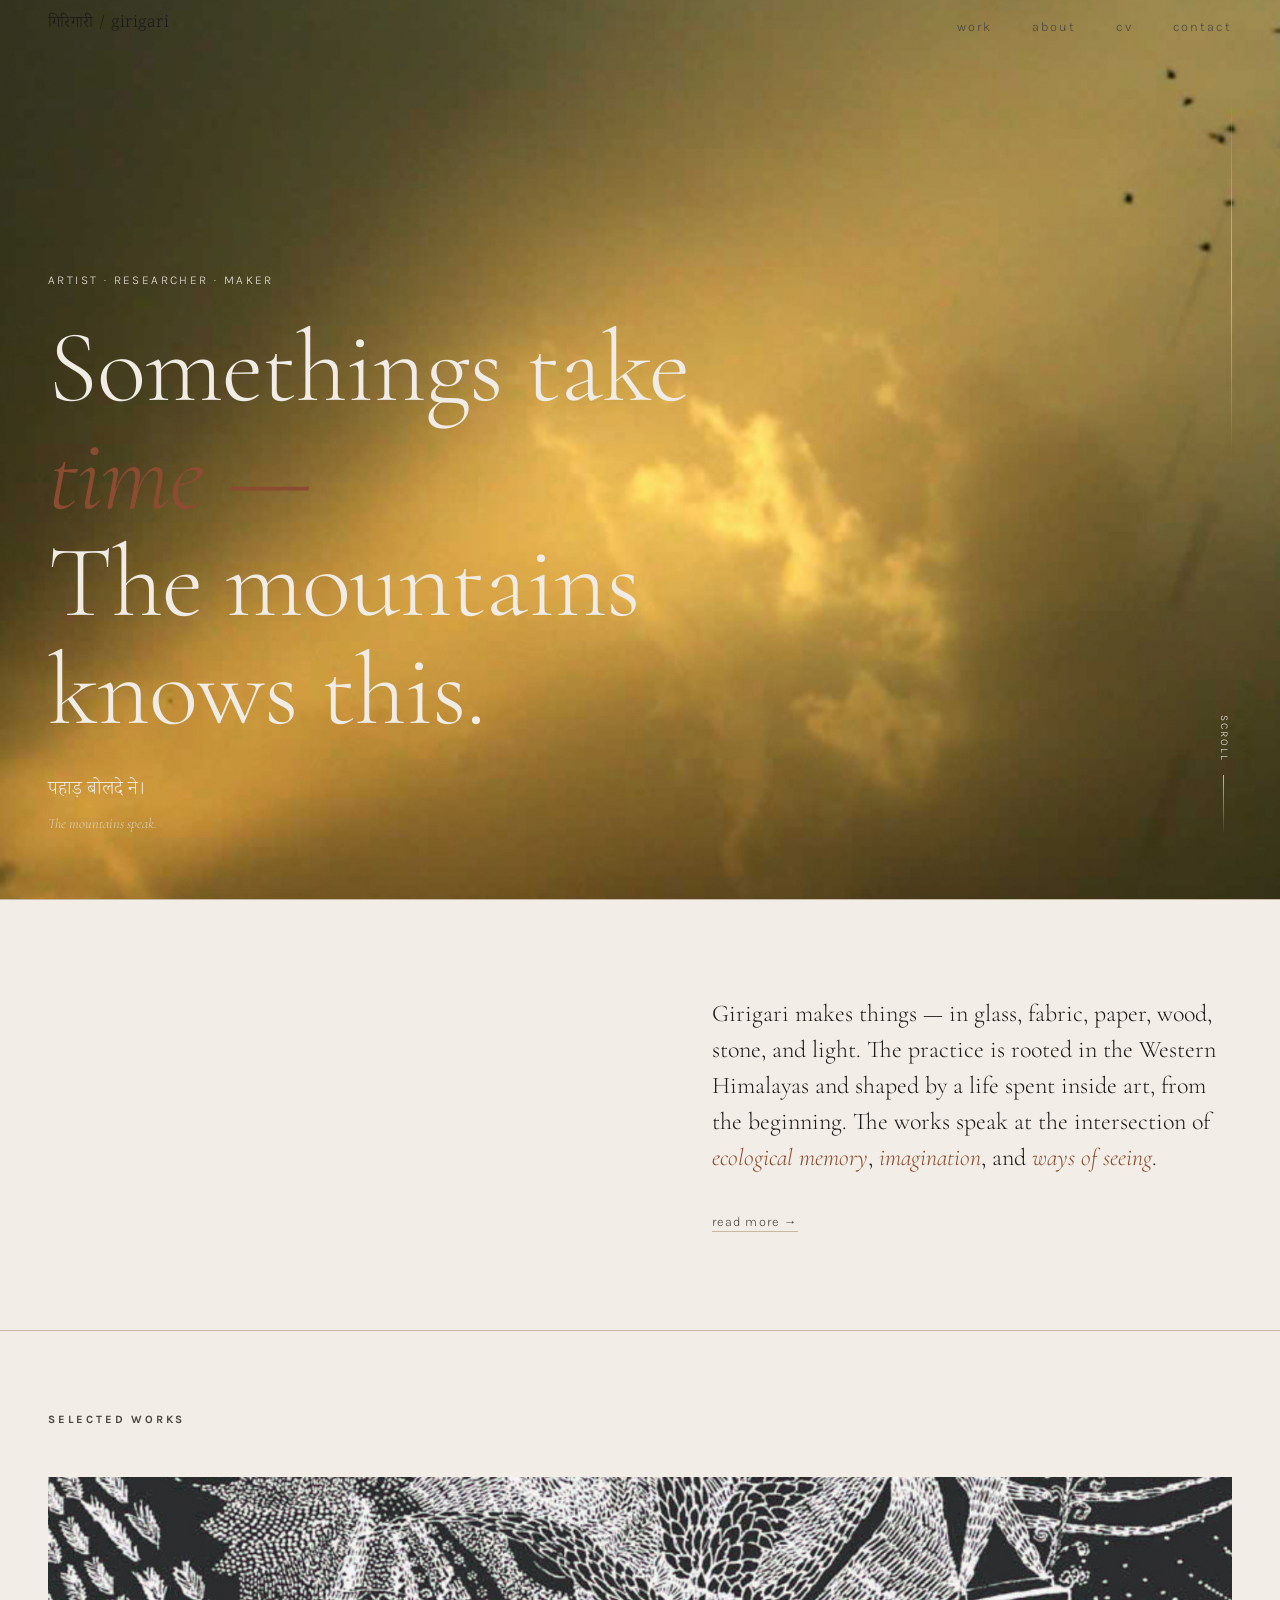
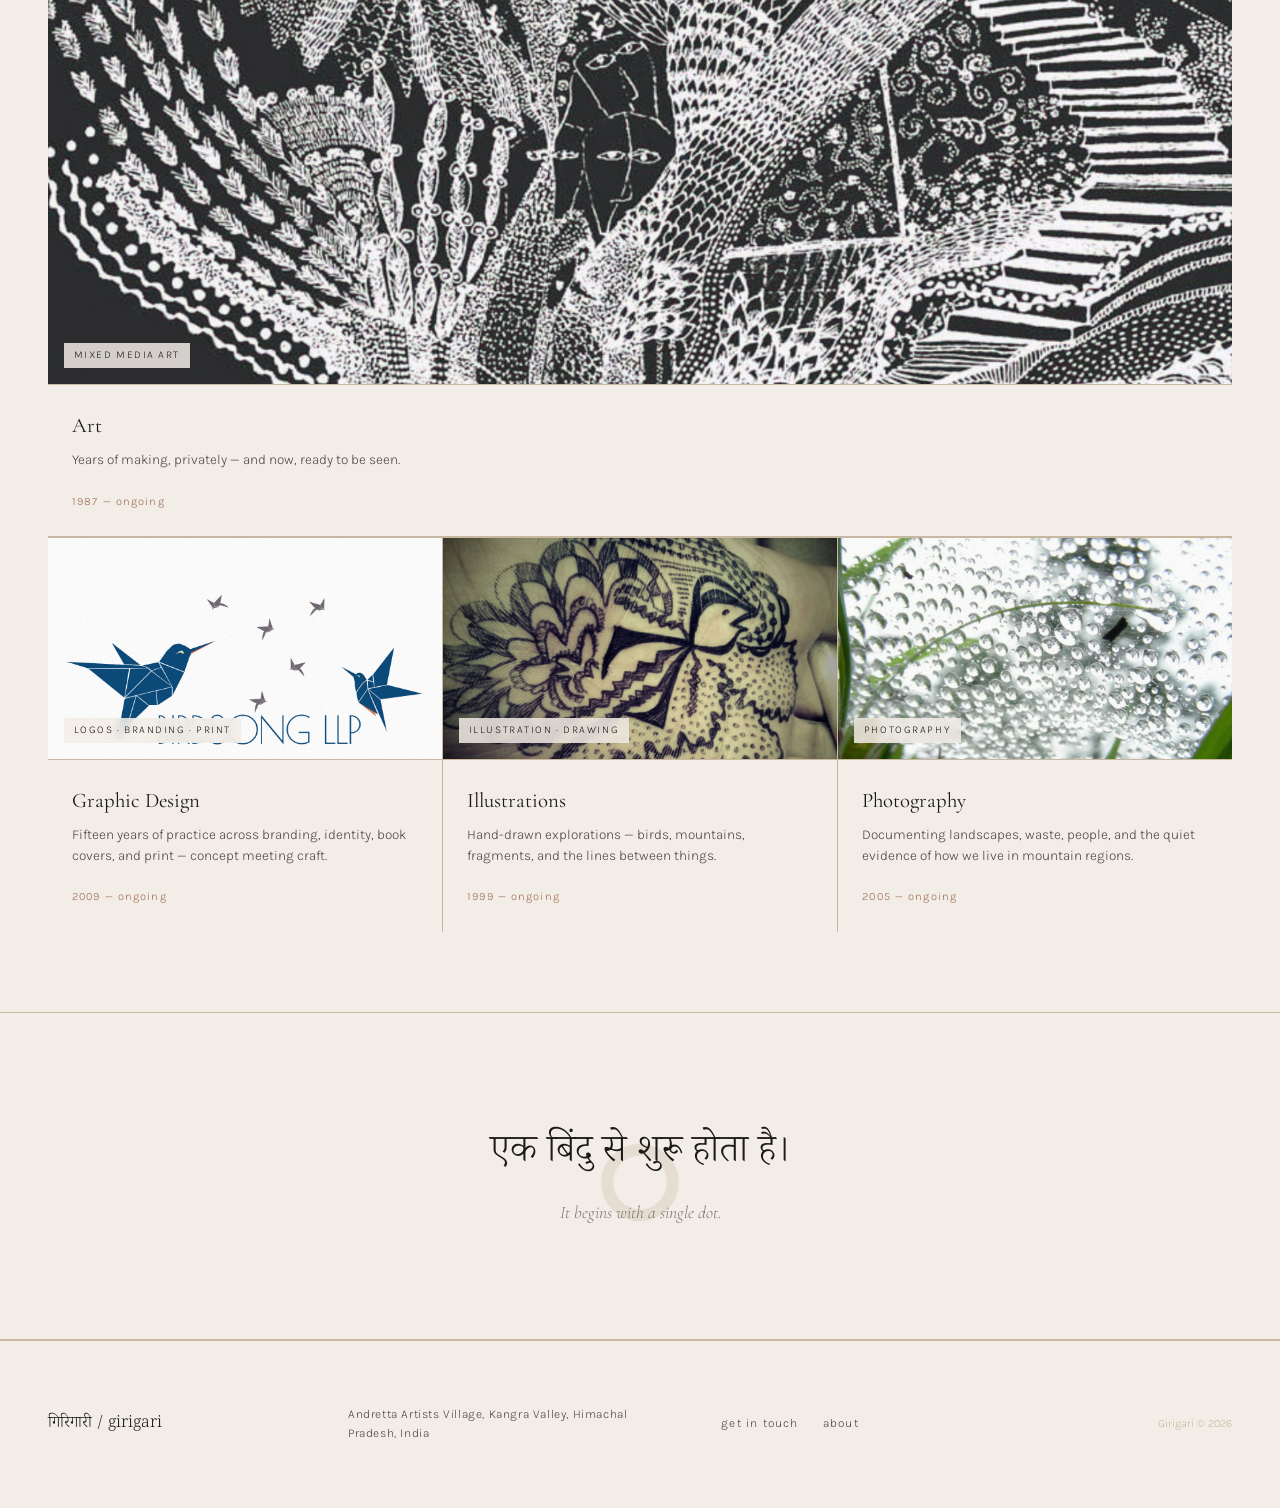
==== index.html @ 438b7197 "Update index.html" ====
<!DOCTYPE html>
<html lang="en">
<head>
  <meta charset="UTF-8" />
  <meta name="viewport" content="width=device-width, initial-scale=1.0" />
  <title>Girigari — Artist & Design Researcher</title>
  <link rel="stylesheet" href="style.css" />
  <link rel="preconnect" href="https://fonts.googleapis.com">
  <link href="https://fonts.googleapis.com/css2?family=Cormorant+Garamond:ital,wght@0,300;0,400;1,300;1,400&family=Karla:wght@300;400&family=Noto+Serif+Devanagari:wght@300;400&display=swap" rel="stylesheet">
</head>
<body>

  <!-- Grain overlay -->
  <div class="grain"></div>

  <!-- Navigation -->
  <nav>
<a href="index.html" class="nav-logo">गिरिगारी / girigari</a> 
    <ul class="nav-links">
      <li><a href="work.html">work</a></li>
      <li><a href="about.html">about</a></li>
      <li><a href="cv.html">cv</a></li>
      <li><a href="contact.html">contact</a></li>
    </ul>
  </nav>

  <!-- Hero -->
  <section class="hero">
    <div class="hero-text">
      <p class="hero-kicker">artist · researcher · maker</p>
           <h1 class="hero-title">
      Somethings take <em>time — </em><br/>
      The mountains knows this.<br/>
    </h1>
      <p class="hero-pahari">
        <span class="pahari">पहाड़ बोलदे ने।</span>
        <span class="pahari-trans">The mountains speak.</span>
      </p>
    </div>
    <div class="hero-scroll">
      <span>scroll</span>
      <div class="scroll-line"></div>
    </div>
  </section>

  <!-- Intro -->
  <section class="intro">
    <div class="intro-inner">
  <p class="intro-body">
    Girigari makes things — in glass, fabric, paper, wood, stone, and light. 
    The practice is rooted in the Western Himalayas and shaped by a life spent 
    inside art, from the beginning. The works speak at the intersection of 
    <em>ecological memory</em>, <em>imagination</em>, and <em>ways of seeing</em>.
  </p>
  <a href="about.html" class="link-arrow">read more →</a>
</div>
  </section>

<!-- Featured Work -->
  <section class="featured">
    <h2 class="section-label">selected works</h2>

    <div class="work-grid" style="grid-template-columns: repeat(3, 1fr);">

      <a href="work.html#echoes" class="work-card" style="grid-column: span 3;">
        <div class="work-card-img" style="aspect-ratio: 21/9;">
          <img src="images/card-art.jpg" alt="Art — Girigari" />
          <div class="work-card-texture"></div>
          <span class="work-card-tag">mixed media art</span>
        </div>
        <div class="work-card-body">
          <h3>Art</h3>
          <p>Years of making, privately — and now, ready to be seen.</p>
          <span class="work-year">1987 — ongoing</span>
        </div>
      </a>

      <a href="work.html#graphic-design" class="work-card">
        <div class="work-card-img">
          <img src="images/card-graphic-design.jpg" alt="Graphic Design — Girigari" />
          <div class="work-card-texture"></div>
          <span class="work-card-tag">logos · branding · print</span>
        </div>
        <div class="work-card-body">
          <h3>Graphic Design</h3>
          <p>Fifteen years of practice across branding, identity, book covers, and print — concept meeting craft.</p>
          <span class="work-year">2009 — ongoing</span>
        </div>
      </a>

      <a href="work.html#illustrations" class="work-card">
        <div class="work-card-img">
          <img src="images/card-illustrations.jpg" alt="Illustrations — Girigari" />
          <div class="work-card-texture"></div>
          <span class="work-card-tag">illustration · drawing</span>
        </div>
        <div class="work-card-body">
          <h3>Illustrations</h3>
          <p>Hand-drawn explorations — birds, mountains, fragments, and the lines between things.</p>
          <span class="work-year">1999 — ongoing</span>
        </div>
      </a>

      <a href="work.html#photography" class="work-card">
        <div class="work-card-img">
          <img src="images/card-photography.jpg" alt="Photography — Girigari" />
          <div class="work-card-texture"></div>
          <span class="work-card-tag">photography</span>
        </div>
        <div class="work-card-body">
          <h3>Photography</h3>
          <p>Documenting landscapes, waste, people, and the quiet evidence of how we live in mountain regions.</p>
          <span class="work-year">2005 — ongoing</span>
        </div>
      </a>

    </div>  
  </section>

  <!-- Pahari interlude -->
  <section class="interlude">
    <p class="interlude-pahari">एक बिंदु से शुरू होता है।</p>
<p class="interlude-trans">It begins with a single dot.</p>
  </section>

  <!-- Footer -->
  <footer>
    <div class="footer-inner">
      <p class="footer-name">गिरिगारी / girigari</p>
      <p class="footer-location">Andretta Artists Village, Kangra Valley, Himachal Pradesh, India</p>
      <div class="footer-links">
        <a href="contact.html">get in touch</a>
        <a href="about.html">about</a>
      </div>
      <p class="footer-note">Girigari © 2026</p>
    </div>
  </footer>

  <script src="main.js"></script>
</body>
</html>
---- style.css ----
/* ============================================
   GIRIGARI — Handmade, textured, not corporate
   ============================================ */

:root {
  --cream: #f2ede6;
  --ink: #1c1a18;
  --ink-light: #4a4540;
  --rust: #8b4a2f;
  --sage: #6b7c5e;
  --sand: #c8b8a2;
  --glass: rgba(200, 184, 162, 0.15);
  --font-serif: 'Cormorant Garamond', Georgia, serif;
  --font-sans: 'Karla', sans-serif;
  --font-devanagari: 'Noto Serif Devanagari', serif;
}

/* ---- Reset ---- */
*, *::before, *::after { box-sizing: border-box; margin: 0; padding: 0; }
html { scroll-behavior: smooth; }

body {
  background: var(--cream);
  color: var(--ink);
  font-family: var(--font-sans);
  font-weight: 300;
  line-height: 1.6;
  overflow-x: hidden;
}

a { color: inherit; text-decoration: none; }
img { max-width: 100%; display: block; }

/* ---- Grain overlay ---- */
.grain {
  position: fixed;
  inset: 0;
  pointer-events: none;
  z-index: 98;
  opacity: 0.04;
  background-image: url("data:image/svg+xml,%3Csvg viewBox='0 0 200 200' xmlns='http://www.w3.org/2000/svg'%3E%3Cfilter id='n'%3E%3CfeTurbulence type='fractalNoise' baseFrequency='0.9' numOctaves='4' stitchTiles='stitch'/%3E%3C/filter%3E%3Crect width='100%25' height='100%25' filter='url(%23n)'/%3E%3C/svg%3E");
  background-size: 180px 180px;
}

/* ---- Navigation ---- */
nav {
  position: fixed;
  top: 0;
  left: 0;
  right: 0;
  z-index: 100;
  display: flex;
  align-items: center;
  justify-content: space-between;
  padding: 0.8rem 3rem;
}

.nav-logo {
  font-family: var(--font-devanagari);
  font-size: 1rem;
  letter-spacing: 0.03em;
  color: var(--ink);
  line-height: 1.3;
}

.nav-links {
  list-style: none;
  display: flex;
  gap: 2.5rem;
}

.nav-links a {
  font-size: 0.8rem;
  letter-spacing: 0.15em;
  text-transform: lowercase;
  color: var(--ink-light);
  transition: color 0.2s;
  position: relative;
}

.nav-links a::after {
  content: '';
  position: absolute;
  bottom: -2px;
  left: 0;
  width: 0;
  height: 1px;
  background: var(--rust);
  transition: width 0.3s ease;
}

.nav-links a:hover { color: var(--ink); }
.nav-links a:hover::after { width: 100%; }

/* ---- Hero ---- */
.hero {
  min-height: 100vh;
  display: flex;
  align-items: flex-end;
  padding: 0 3rem 4rem;
  position: relative;
  border-bottom: 1px solid var(--sand);
  background-image: url('images/hero-bg.jpg');
  background-size: cover;
  background-position: center;
}
/* Subtle hand-drawn border feel */
.hero::before {
  content: '';
  position: absolute;
  top: 6rem;
  right: 3rem;
  width: 1px;
  height: 40vh;
  background: linear-gradient(to bottom, transparent, var(--sand), transparent);
}

.hero-text {
  max-width: 700px;
}

.hero-kicker {
  font-family: var(--font-sans);
  font-size: 0.75rem;
  letter-spacing: 0.2em;
  text-transform: uppercase;
  color: var(--cream);
  margin-bottom: 1.5rem;
  opacity: 0;
  animation: fadeUp 0.8s 0.2s forwards;
}

.hero-title {
  font-family: var(--font-serif);
  font-weight: 300;
  font-size: clamp(3.5rem, 8vw, 7rem);
  line-height: 1.05;
  letter-spacing: -0.01em;
  color: var(--cream);
  margin-bottom: 2rem;
  opacity: 0;
  animation: fadeUp 0.8s 0.4s forwards;
}

.hero-title em {
  font-style: italic;
  color: var(--rust);
}

.hero-pahari {
  opacity: 0;
  animation: fadeUp 0.8s 0.6s forwards;
}

.pahari {
  display: block;
  font-family: var(--font-devanagari);
  font-size: 1.2rem;
  color: var(--cream);
  margin-bottom: 0.3rem;
}

.pahari-trans {
  display: block;
  font-family: var(--font-serif);
  font-style: italic;
  font-size: 0.9rem;
  color: var(--cream);
  opacity: 0.7;
}

.hero-scroll {
  position: absolute;
  bottom: 4rem;
  right: 3rem;
  display: flex;
  flex-direction: column;
  align-items: center;
  gap: 0.8rem;
  opacity: 0;
  animation: fadeUp 0.8s 1s forwards;
}

.hero-scroll span {
  font-size: 0.65rem;
  letter-spacing: 0.2em;
  text-transform: uppercase;
  color: var(--cream);
  writing-mode: vertical-rl;
}

.scroll-line {
  width: 1px;
  height: 60px;
  background: linear-gradient(to bottom, var(--sand), transparent);
  animation: scrollPulse 2s ease-in-out infinite;
}

/* ---- Intro ---- */
.intro {
  padding: 6rem 3rem;
  display: flex;
  justify-content: flex-end;
  border-bottom: 1px solid var(--sand);
}

.intro-inner {
  max-width: 520px;
}

.intro-body {
  font-family: var(--font-serif);
  font-size: 1.5rem;
  font-weight: 300;
  line-height: 1.5;
  color: var(--ink);
  margin-bottom: 2rem;
}

.intro-body em {
  font-style: italic;
  color: var(--rust);
}

.link-arrow {
  font-size: 0.8rem;
  letter-spacing: 0.1em;
  color: var(--ink-light);
  border-bottom: 1px solid var(--sand);
  padding-bottom: 2px;
  transition: color 0.2s, border-color 0.2s;
}

.link-arrow:hover {
  color: var(--rust);
  border-color: var(--rust);
}

/* ---- Featured Work ---- */
.featured {
  padding: 5rem 3rem;
}

.section-label {
  font-family: var(--font-sans);
  font-size: 0.7rem;
  letter-spacing: 0.25em;
  text-transform: uppercase;
  color: var(--ink-light);
  margin-bottom: 3rem;
}

.work-grid {
  display: grid;
  grid-template-columns: repeat(3, 1fr);
  grid-template-rows: auto;
  gap: 1.5px;
  background: var(--sand);
}

.work-card {
  background: var(--cream);
  display: flex;
  flex-direction: column;
  transition: background 0.3s;
  cursor: pointer;
}

.work-card:hover {
  background: #ede8e0;
}

.work-card--large {
  grid-column: span 2;
}

.work-card-img {
  aspect-ratio: 16/9;
  position: relative;
  overflow: hidden;
}

.work-card--large .work-card-img {
  aspect-ratio: 21/9;
}

.work-card-texture {
  position: absolute;
  inset: 0;
  background-image: url("data:image/svg+xml,%3Csvg viewBox='0 0 200 200' xmlns='http://www.w3.org/2000/svg'%3E%3Cfilter id='n'%3E%3CfeTurbulence type='fractalNoise' baseFrequency='0.65' numOctaves='3' stitchTiles='stitch'/%3E%3C/filter%3E%3Crect width='100%25' height='100%25' filter='url(%23n)' opacity='0.15'/%3E%3C/svg%3E");
  background-size: 150px;
  mix-blend-mode: multiply;
}

.work-card-tag {
  position: absolute;
  bottom: 1rem;
  left: 1rem;
  font-size: 0.65rem;
  letter-spacing: 0.15em;
  text-transform: uppercase;
  color: var(--ink);
  background: rgba(242, 237, 230, 0.85);
  padding: 0.25rem 0.6rem;
  backdrop-filter: blur(4px);
}

.work-card-body {
  padding: 1.5rem;
  border-top: 1px solid var(--sand);
  flex: 1;
}

.work-card-body h3 {
  font-family: var(--font-serif);
  font-weight: 400;
  font-size: 1.3rem;
  margin-bottom: 0.5rem;
  color: var(--ink);
}

.work-card-body p {
  font-size: 0.85rem;
  color: var(--ink-light);
  line-height: 1.5;
  margin-bottom: 1rem;
}

.work-year {
  font-size: 0.7rem;
  letter-spacing: 0.1em;
  color: var(--rust);
  opacity: 0.8;
}

/* ---- Pahari Interlude ---- */
.interlude {
  padding: 7rem 3rem;
  text-align: center;
  border-top: 1px solid var(--sand);
  border-bottom: 1px solid var(--sand);
  position: relative;
  overflow: hidden;
}

.interlude::before {
  content: '◦';
  position: absolute;
  font-size: 20rem;
  color: var(--sand);
  top: 50%;
  left: 50%;
  transform: translate(-50%, -50%);
  line-height: 1;
  pointer-events: none;
  opacity: 0.3;
}

.interlude-pahari {
  font-family: var(--font-devanagari);
  font-size: clamp(1.5rem, 3vw, 2.5rem);
  color: var(--ink);
  margin-bottom: 0.8rem;
  position: relative;
}

.interlude-trans {
  font-family: var(--font-serif);
  font-style: italic;
  font-size: 1.1rem;
  color: var(--ink-light);
  opacity: 0.7;
  position: relative;
}

/* ---- Footer ---- */
footer {
  padding: 4rem 3rem;
  border-top: 1px solid var(--sand);
}

.footer-inner {
  display: grid;
  grid-template-columns: 1fr 1fr 1fr 1fr;
  align-items: center;
  gap: 1rem;
}

.footer-name {
  font-family: var(--font-devanagari);
  font-size: 1rem;
  color: var(--ink);
}

.footer-location {
  font-size: 0.75rem;
  color: var(--ink-light);
  letter-spacing: 0.05em;
}

.footer-links {
  display: flex;
  gap: 1.5rem;
  justify-content: center;
}

.footer-links a {
  font-size: 0.75rem;
  letter-spacing: 0.1em;
  color: var(--ink-light);
  border-bottom: 1px solid transparent;
  transition: color 0.2s, border-color 0.2s;
}

.footer-links a:hover {
  color: var(--rust);
  border-color: var(--rust);
}

.footer-note {
  font-size: 0.7rem;
  color: var(--sand);
  text-align: right;
}

/* ---- Animations ---- */
@keyframes fadeUp {
  from { opacity: 0; transform: translateY(20px); }
  to   { opacity: 1; transform: translateY(0); }
}

@keyframes scrollPulse {
  0%, 100% { opacity: 0.4; transform: scaleY(1); }
  50%       { opacity: 1;   transform: scaleY(1.1); }
}

/* Scroll reveal */
.reveal {
  opacity: 0;
  transform: translateY(30px);
  transition: opacity 0.7s ease, transform 0.7s ease;
}

.reveal.visible {
  opacity: 1;
  transform: translateY(0);
}

/* ---- Responsive ---- */
@media (max-width: 900px) {
  nav { padding: 1.2rem 1.5rem; }

  .hero { padding: 0 1.5rem 4rem; }
  .hero-scroll { right: 1.5rem; }

  .intro { padding: 4rem 1.5rem; justify-content: flex-start; }
  .featured { padding: 4rem 1.5rem; }

  .work-grid {
    grid-template-columns: 1fr;
  }
  .work-card--large { grid-column: span 1; }

  .footer-inner {
    grid-template-columns: 1fr 1fr;
    row-gap: 1.5rem;
  }

  .footer-note { text-align: left; }
}

@media (max-width: 600px) {
  .hero-title { font-size: clamp(2.8rem, 12vw, 4rem); }
  .nav-links { gap: 1.2rem; }
  .interlude { padding: 5rem 1.5rem; }
  footer { padding: 3rem 1.5rem; }
  .footer-inner { grid-template-columns: 1fr; }
}
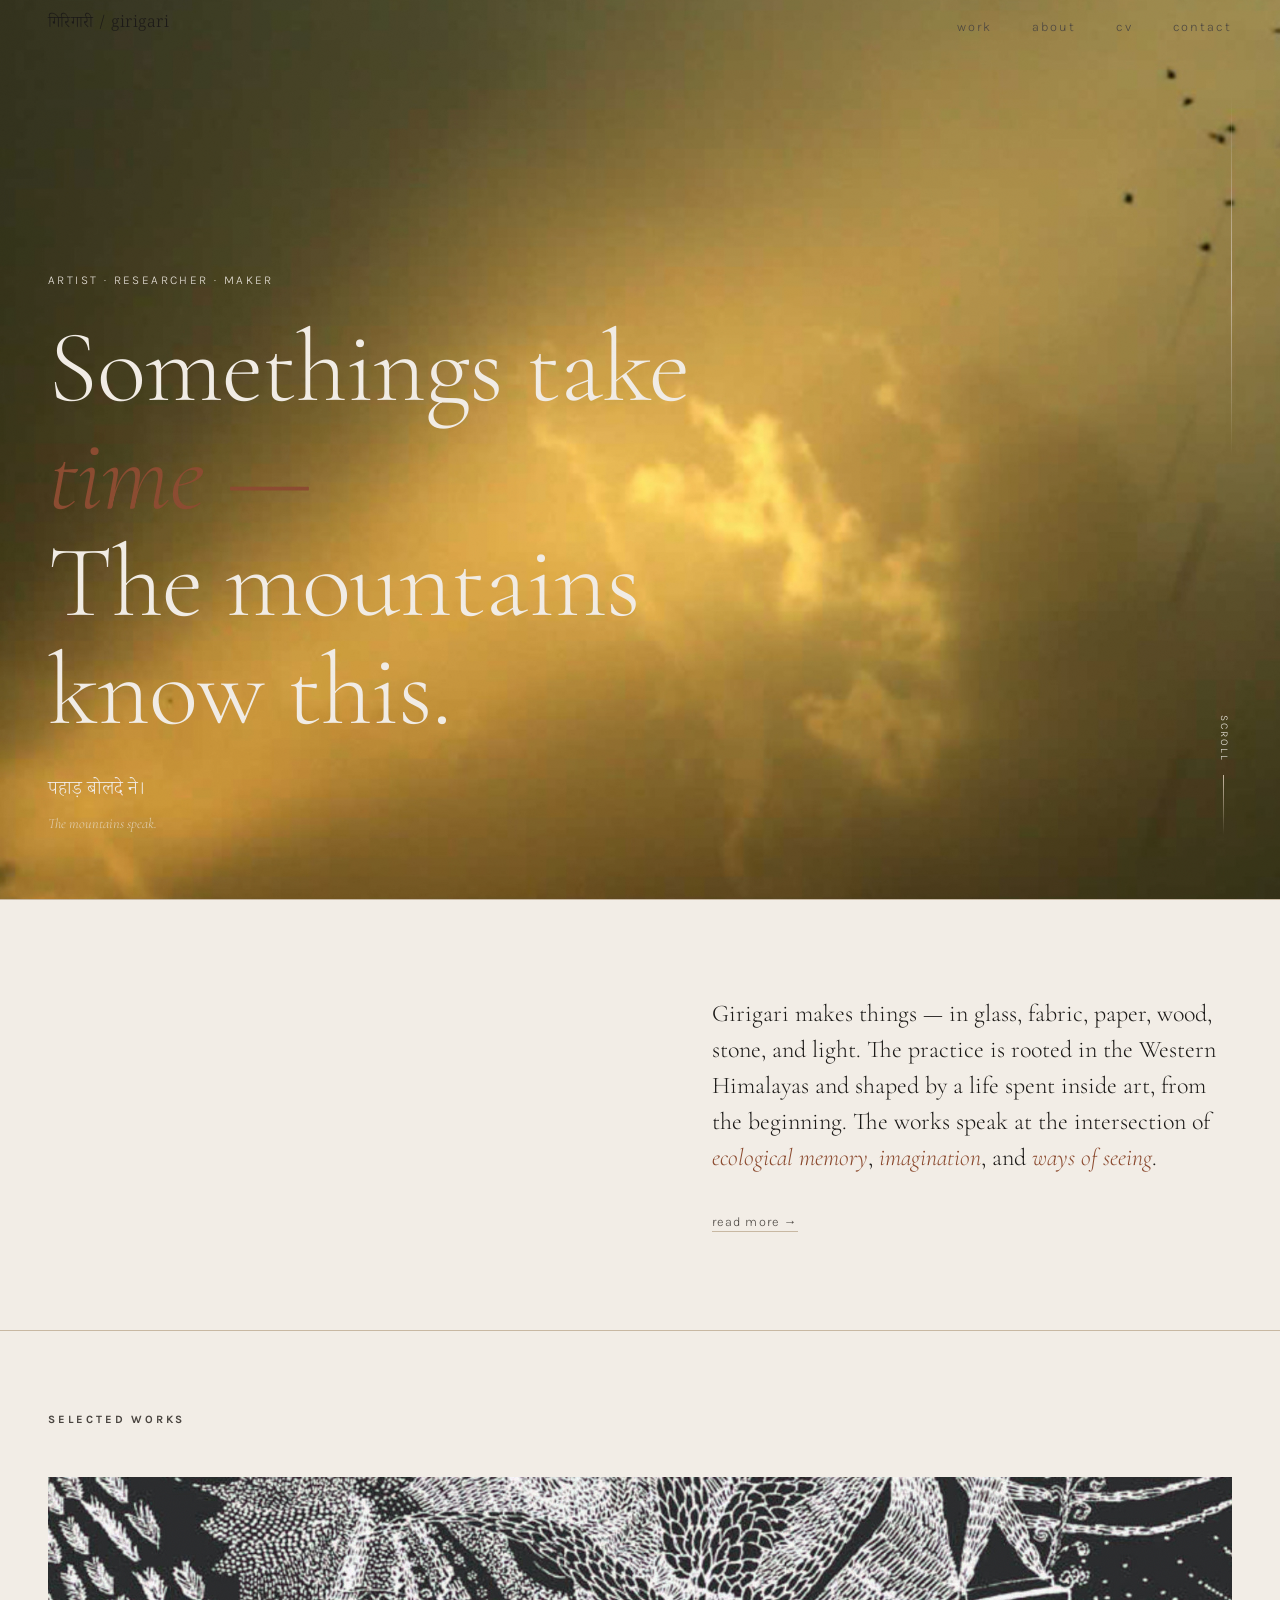
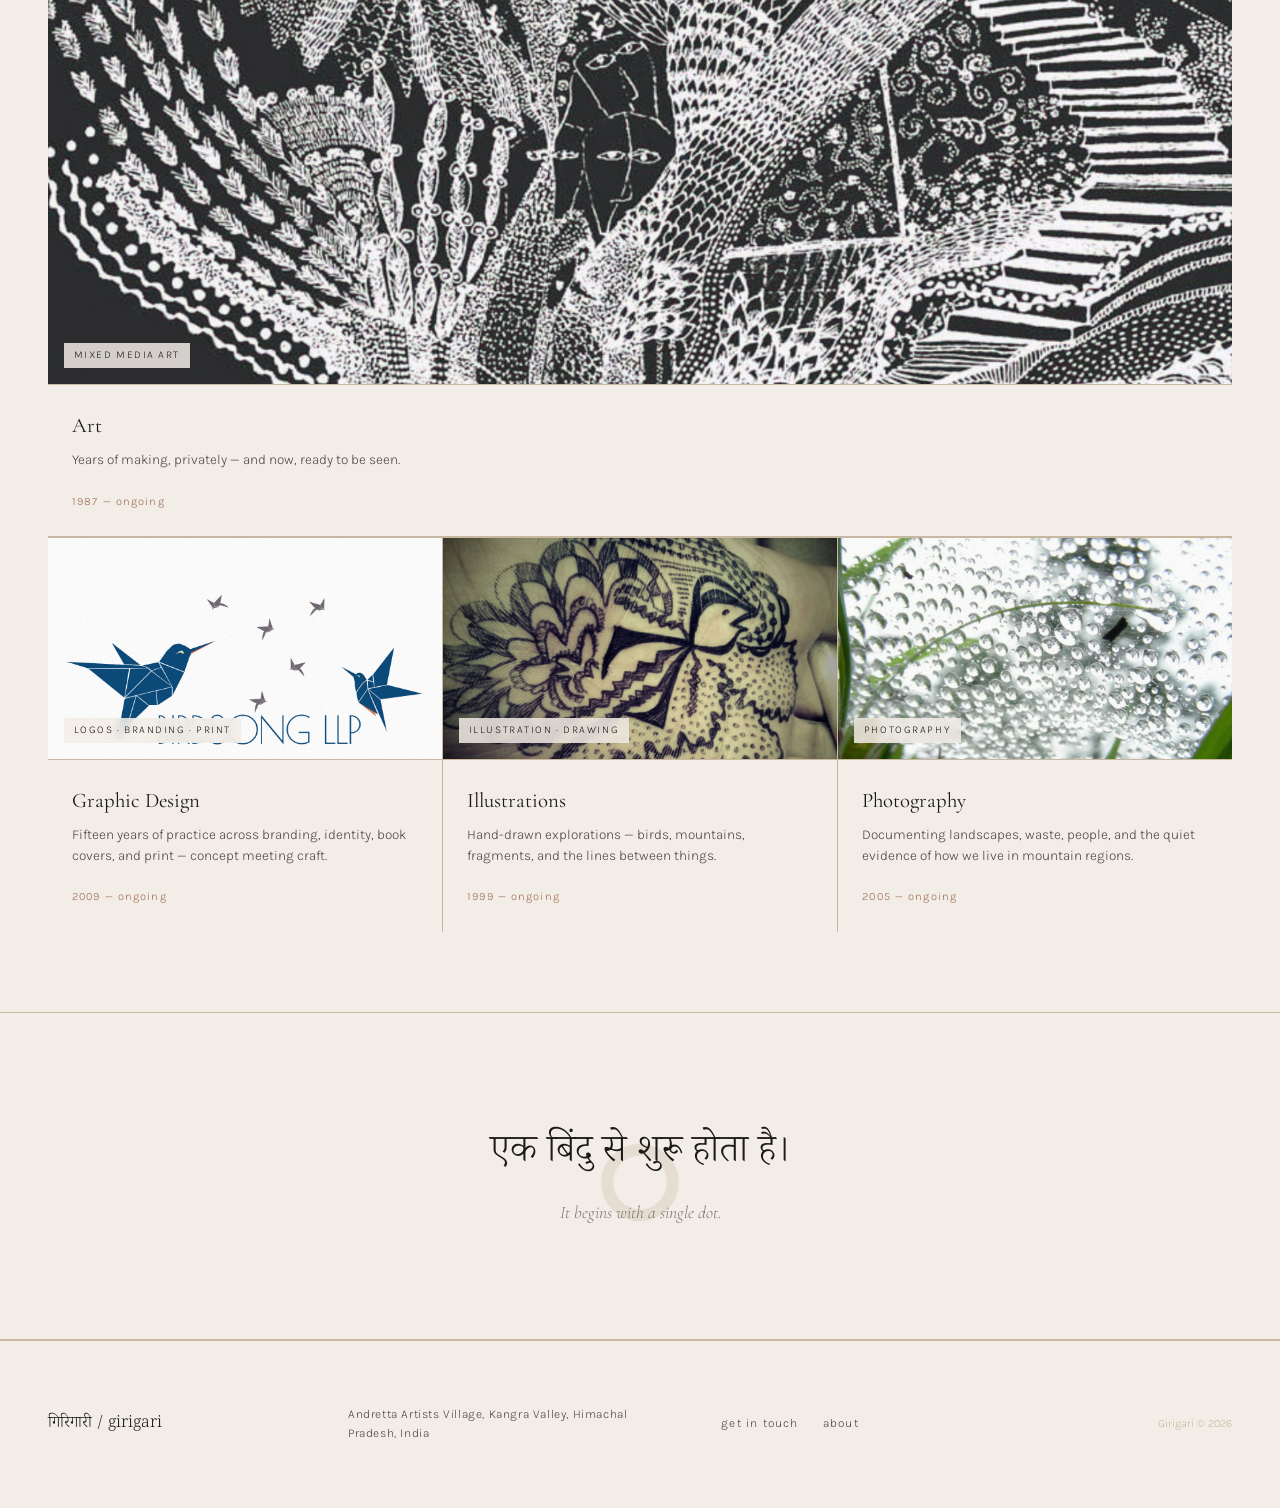
==== commit 2768fbeb: "Update index.html" ====
--- a/index.html
+++ b/index.html
@@ -30,7 +30,7 @@
       <p class="hero-kicker">artist · researcher · maker</p>
            <h1 class="hero-title">
       Somethings take <em>time — </em><br/>
-      The mountains knows this.<br/>
+      The mountains know this.<br/>
     </h1>
       <p class="hero-pahari">
         <span class="pahari">पहाड़ बोलदे ने।</span>
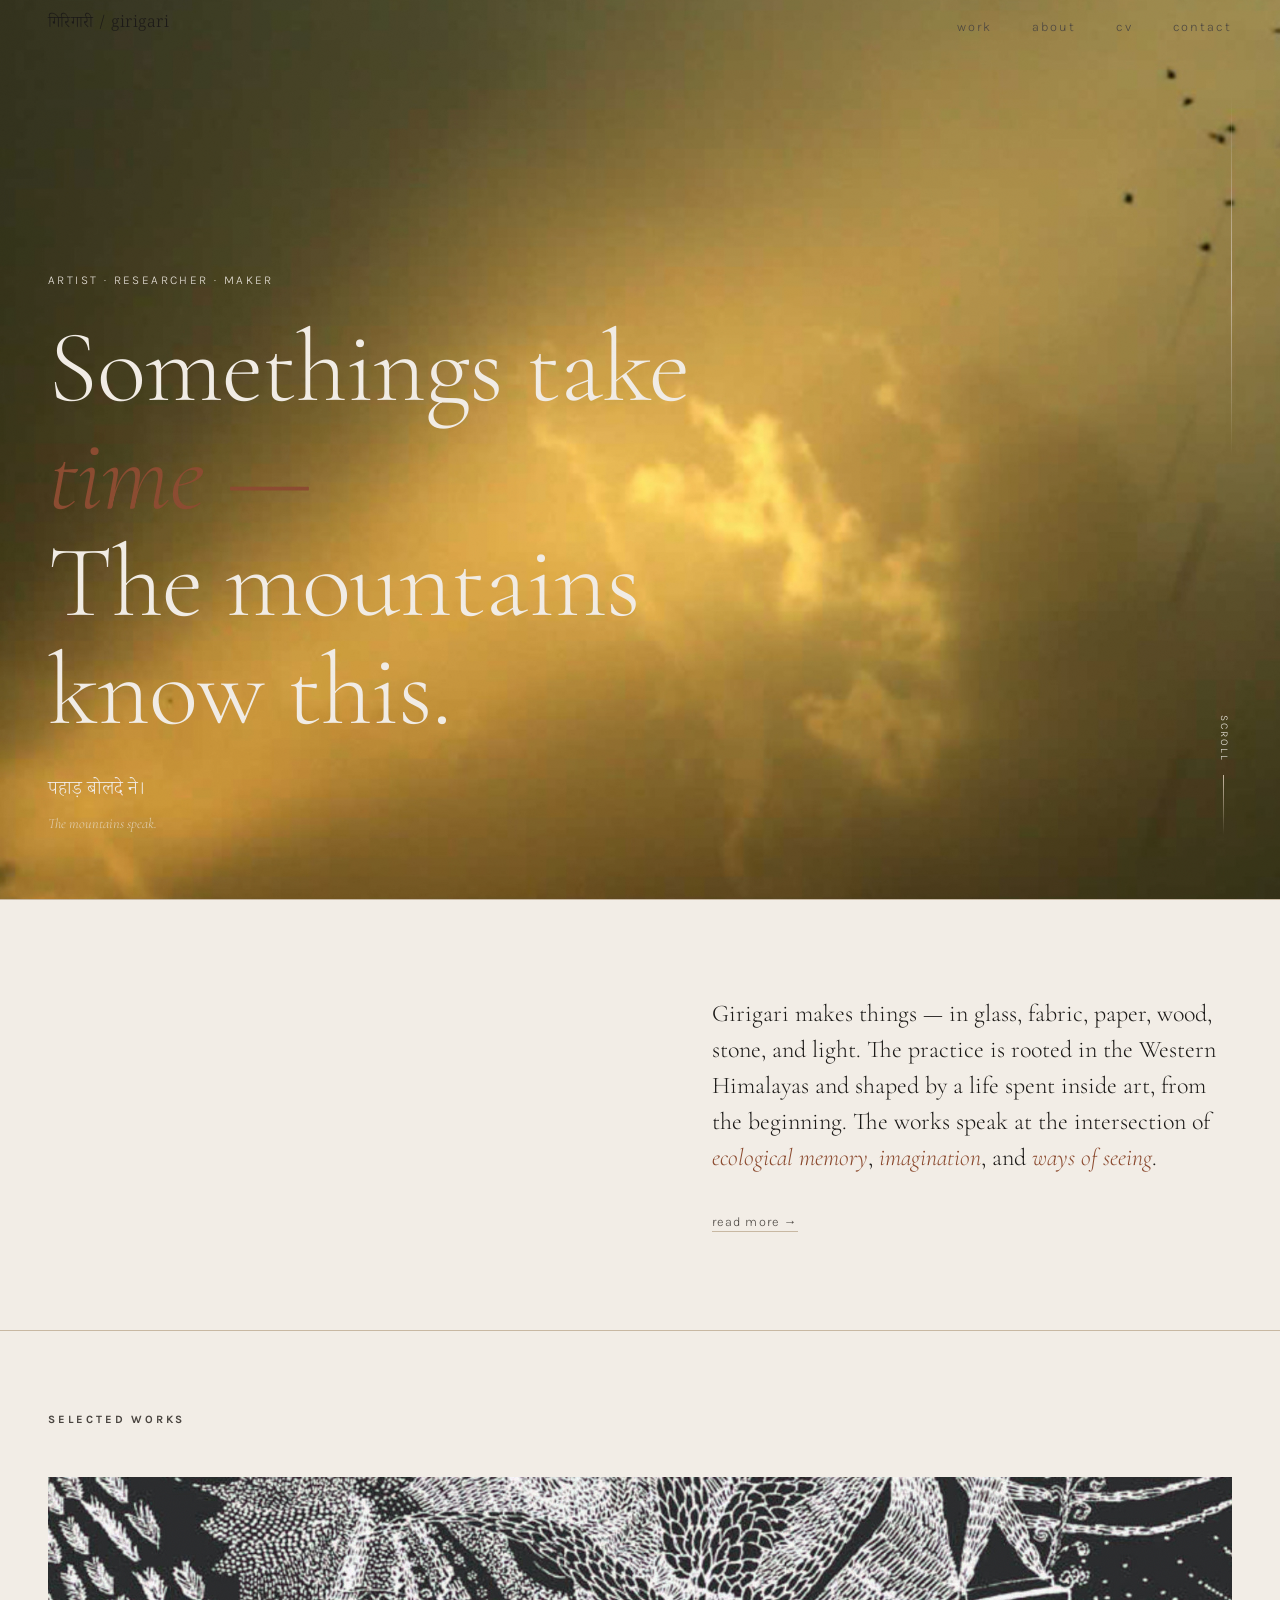
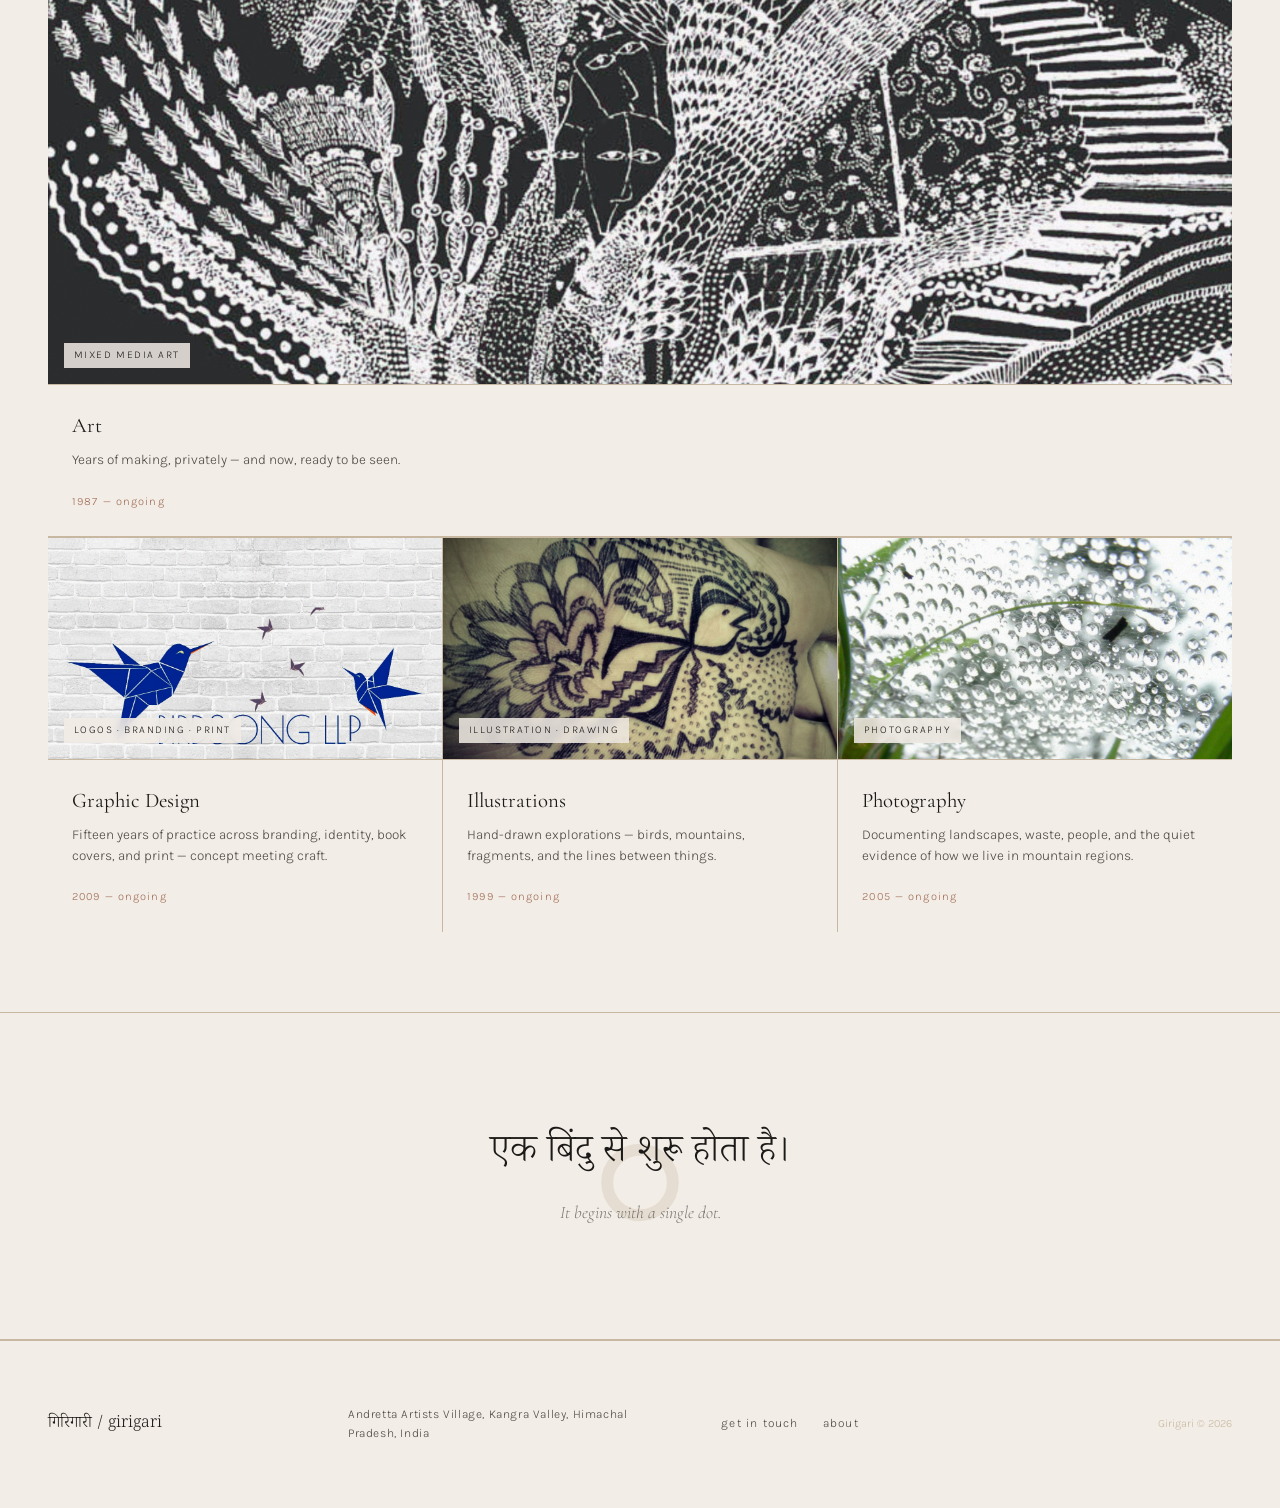
==== commit bd6c2f46: "Update index.html" ====
--- a/index.html
+++ b/index.html
@@ -77,7 +77,7 @@
 
       <a href="work.html#graphic-design" class="work-card">
         <div class="work-card-img">
-          <img src="images/card-graphic-design.jpg" alt="Graphic Design — Girigari" />
+          <img src="images/card-graphic-design.jpeg" alt="Graphic Design — Girigari" />
           <div class="work-card-texture"></div>
           <span class="work-card-tag">logos · branding · print</span>
         </div>
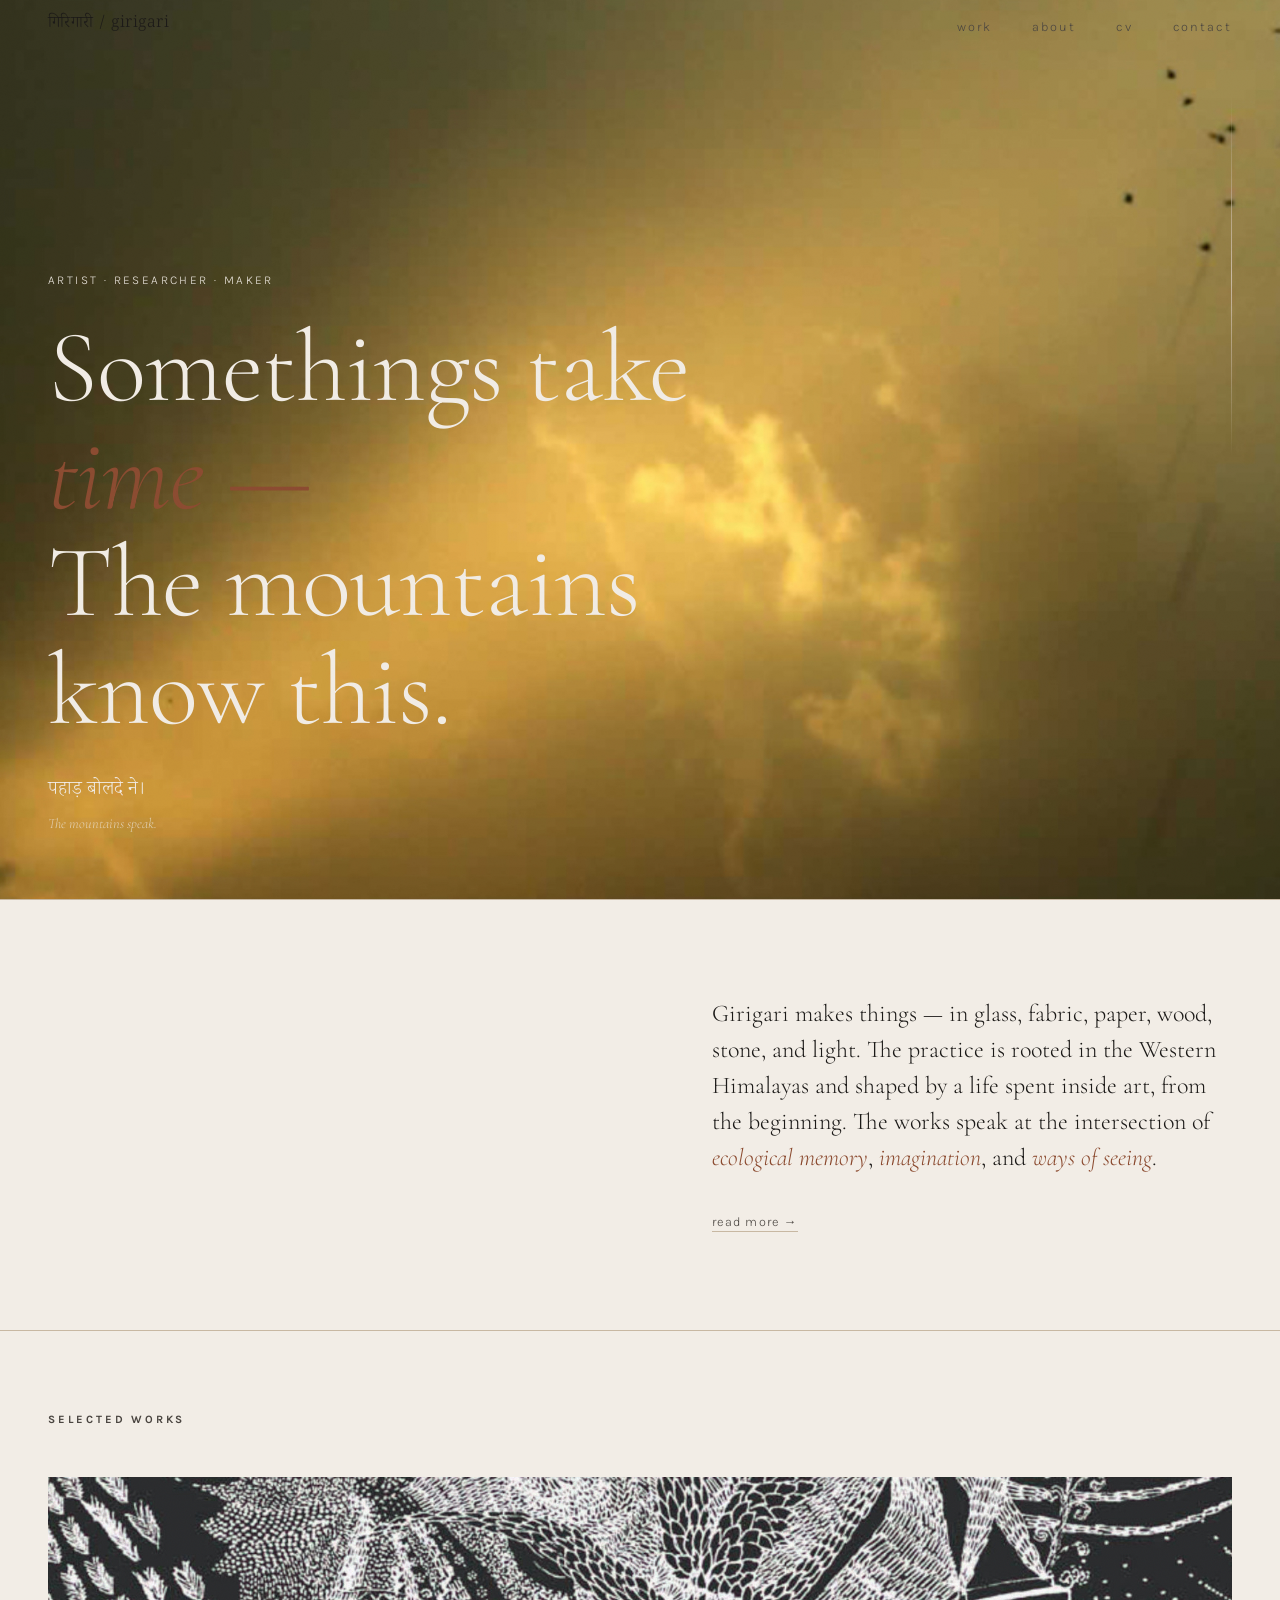
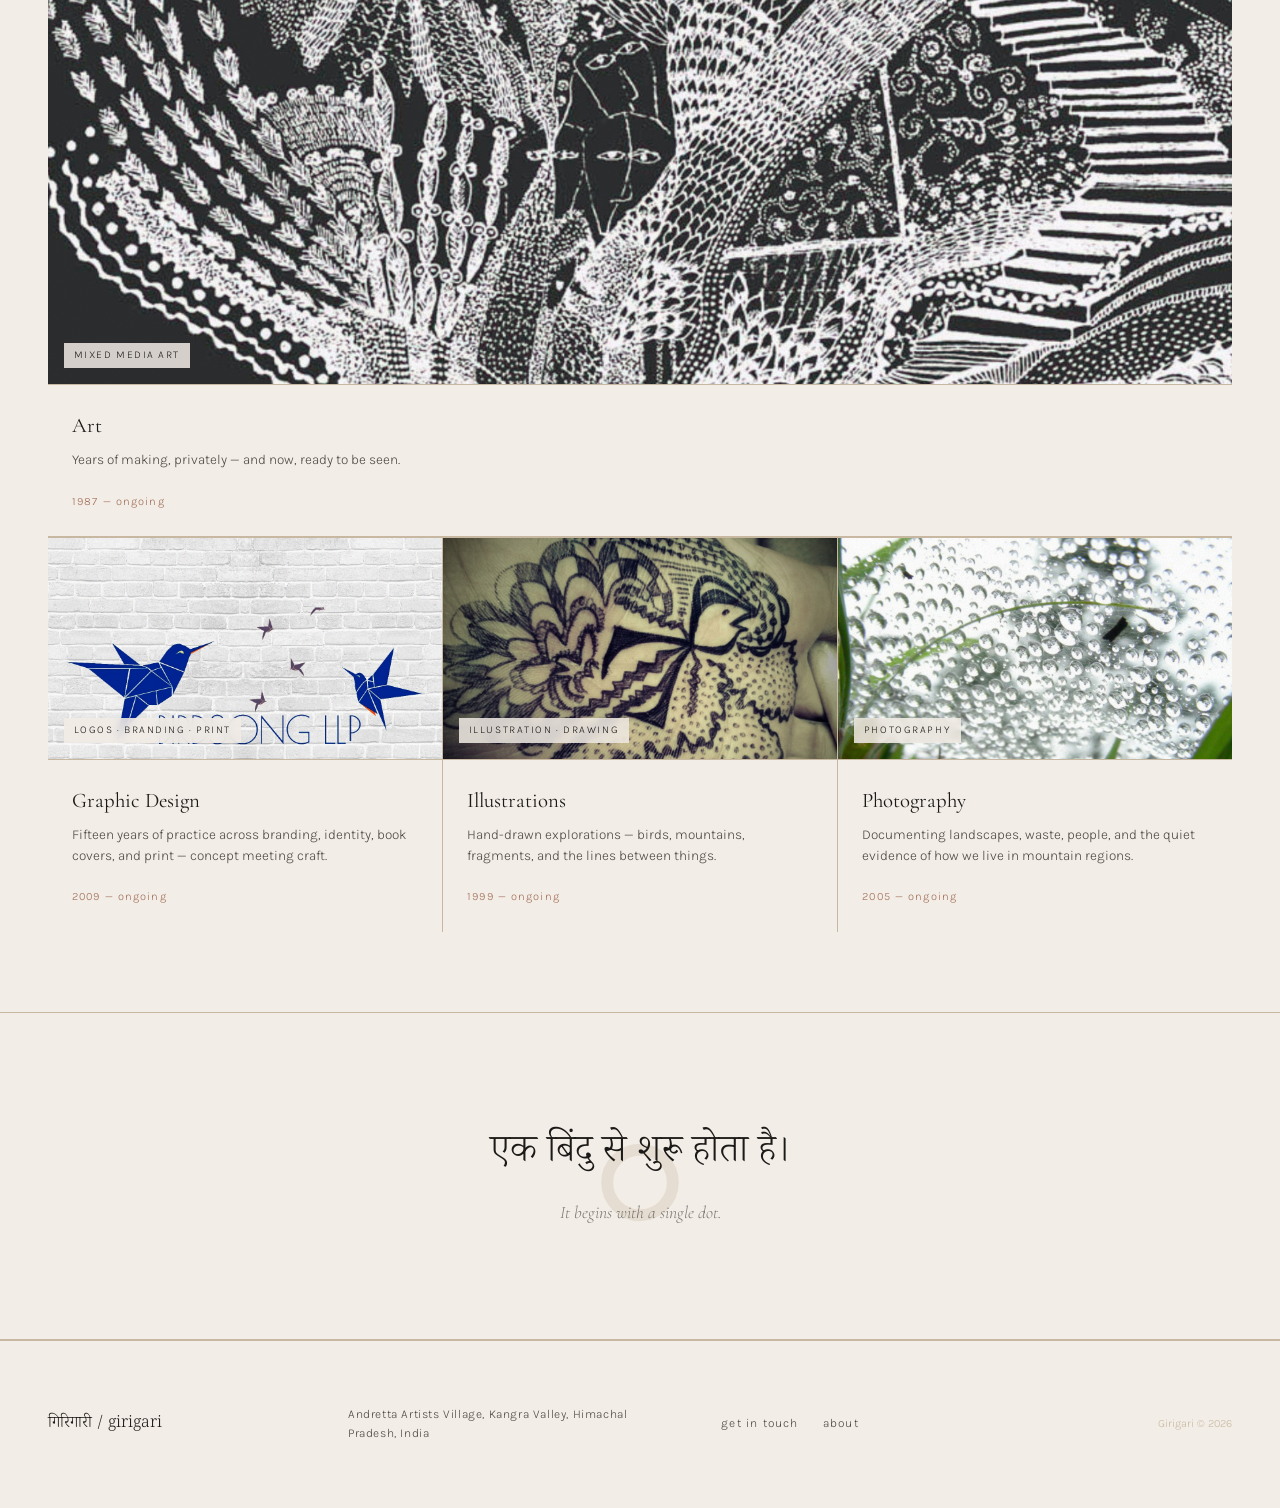
==== commit 22edcda3: "Update index.html" ====
--- a/index.html
+++ b/index.html
@@ -37,11 +37,7 @@
         <span class="pahari-trans">The mountains speak.</span>
       </p>
     </div>
-    <div class="hero-scroll">
-      <span>scroll</span>
-      <div class="scroll-line"></div>
-    </div>
-  </section>
+     </section>
 
   <!-- Intro -->
   <section class="intro">
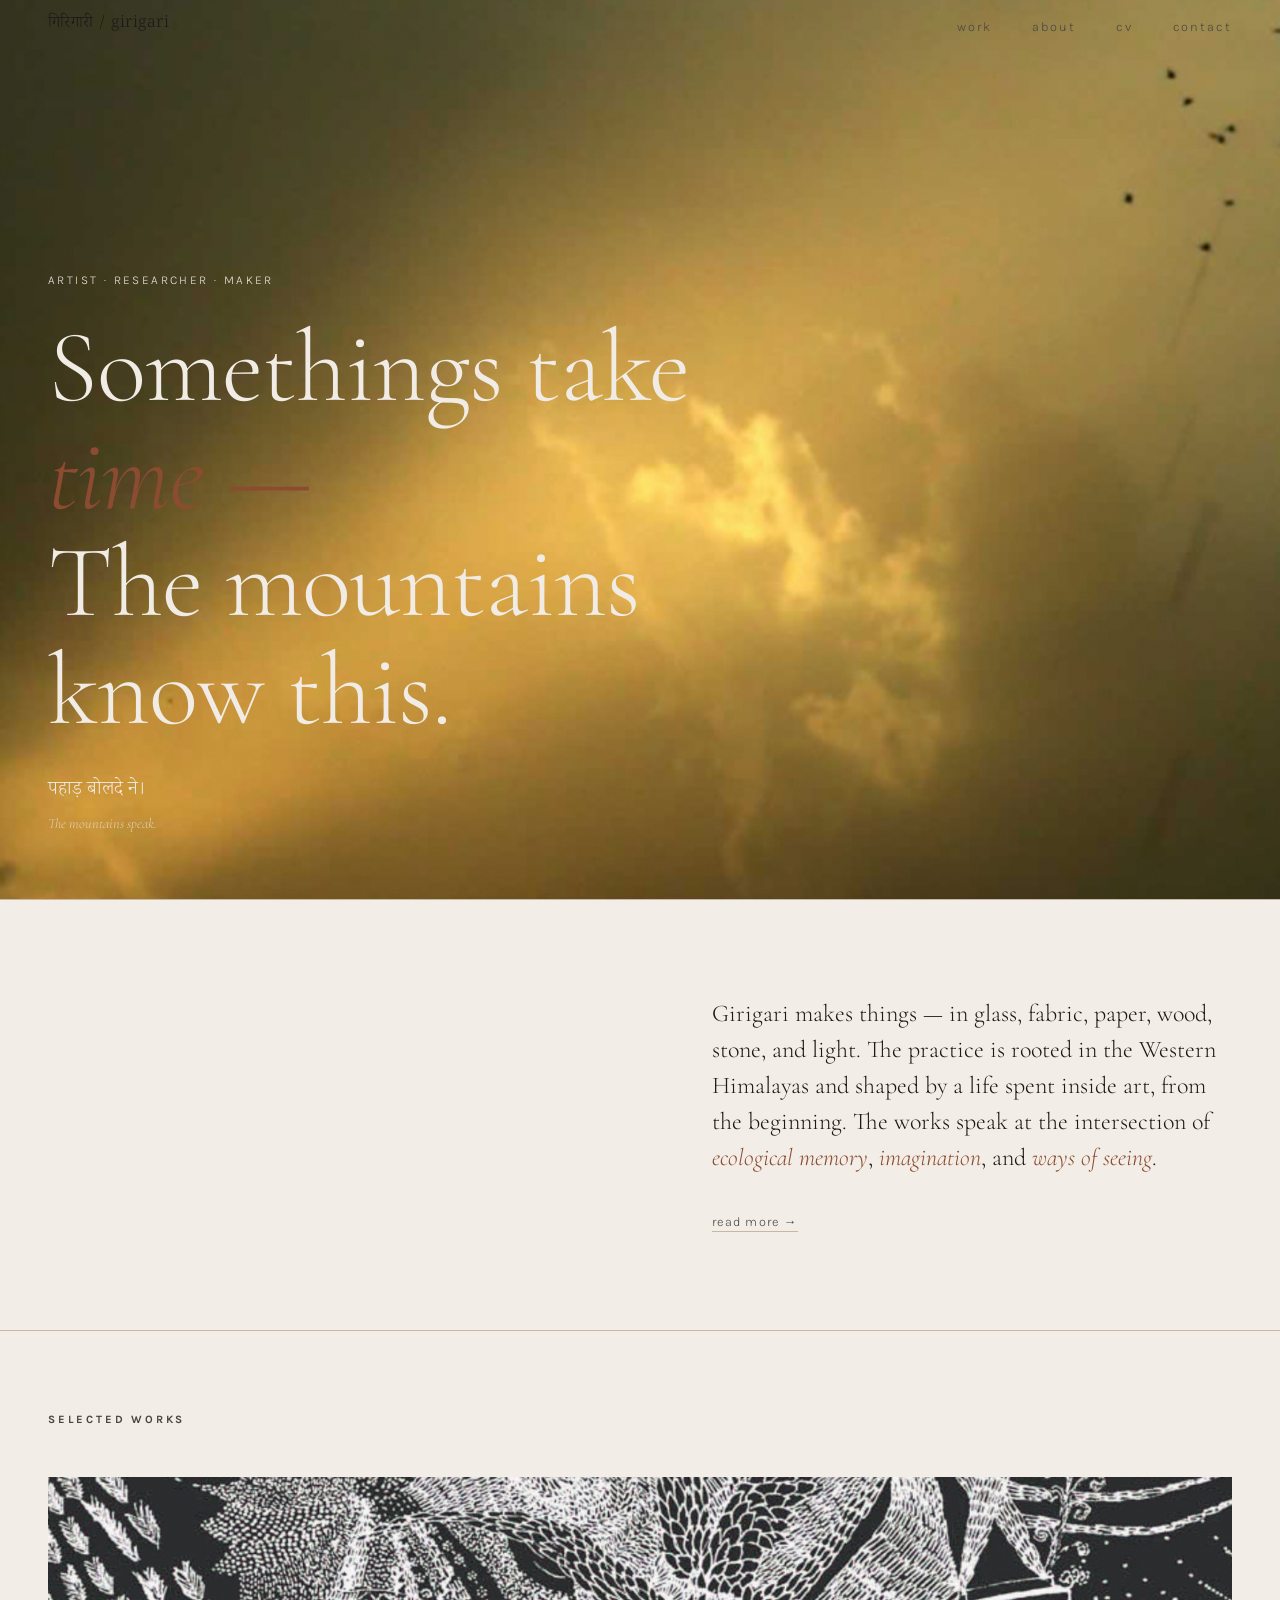
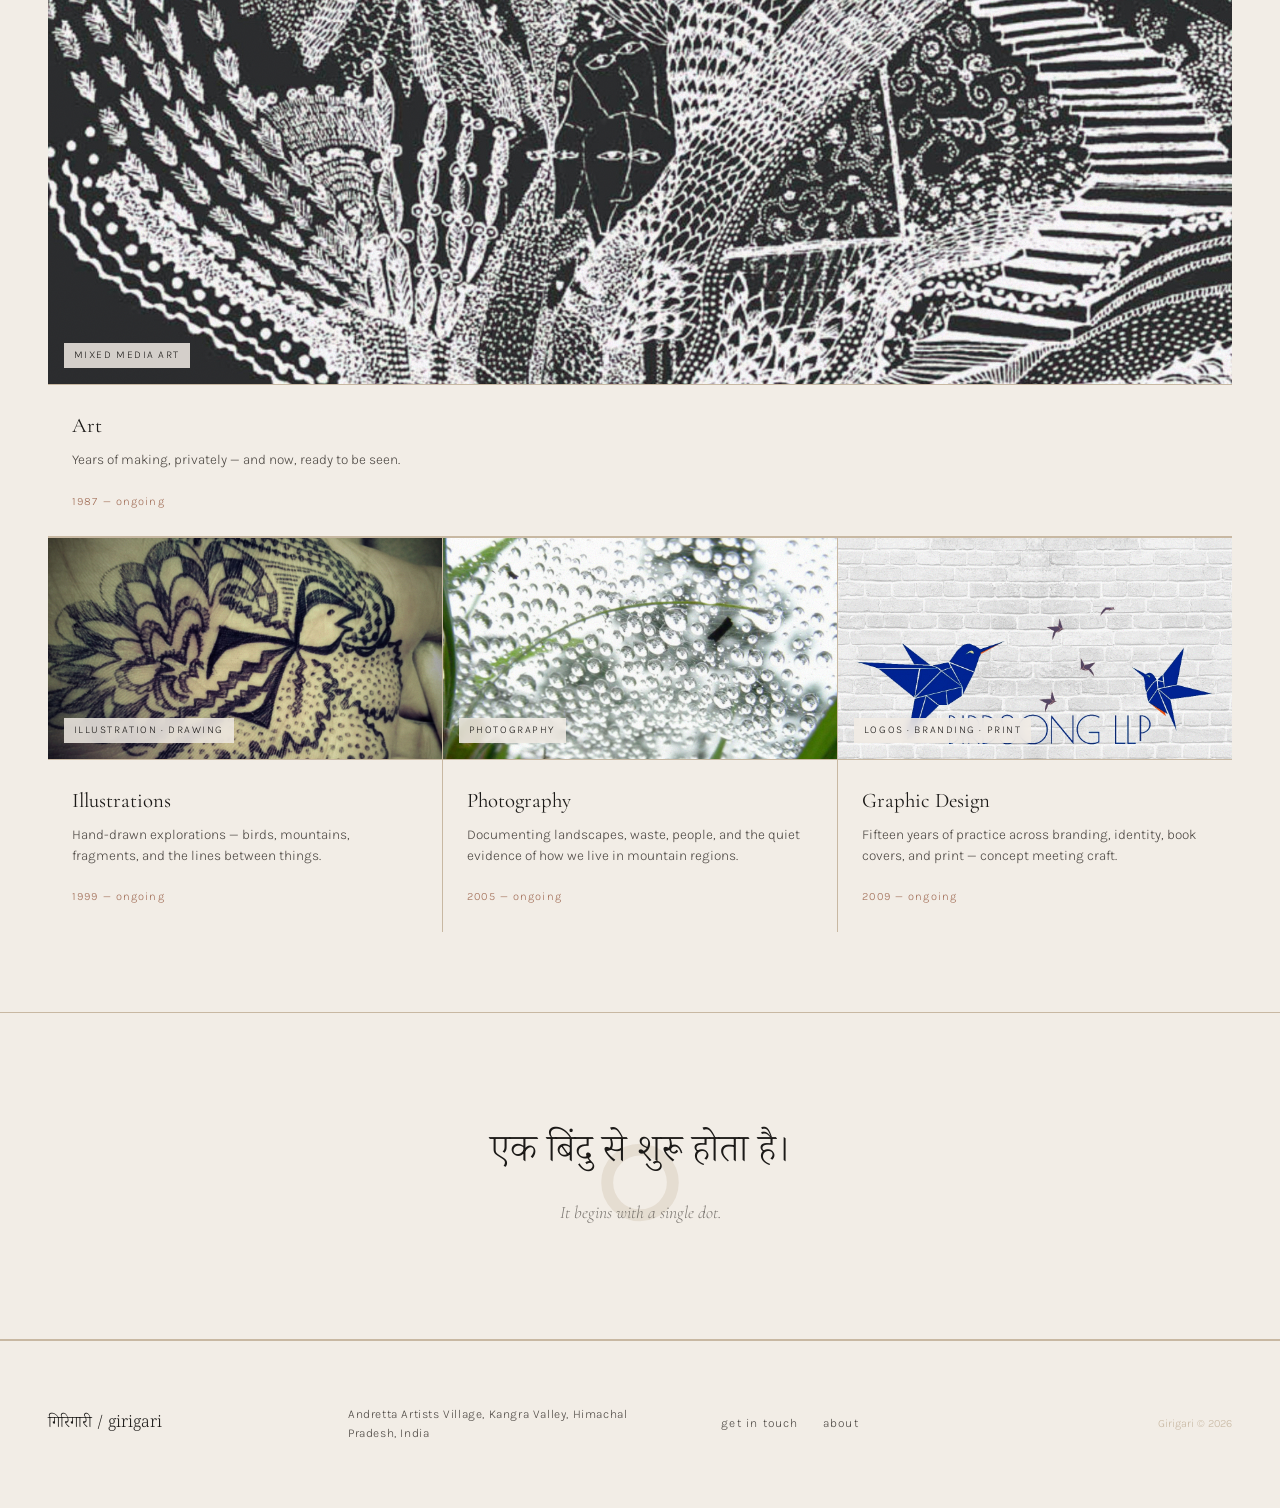
==== commit 3ac06cce: "Update index.html" ====
--- a/index.html
+++ b/index.html
@@ -71,19 +71,6 @@
         </div>
       </a>
 
-      <a href="work.html#graphic-design" class="work-card">
-        <div class="work-card-img">
-          <img src="images/card-graphic-design.jpeg" alt="Graphic Design — Girigari" />
-          <div class="work-card-texture"></div>
-          <span class="work-card-tag">logos · branding · print</span>
-        </div>
-        <div class="work-card-body">
-          <h3>Graphic Design</h3>
-          <p>Fifteen years of practice across branding, identity, book covers, and print — concept meeting craft.</p>
-          <span class="work-year">2009 — ongoing</span>
-        </div>
-      </a>
-
       <a href="work.html#illustrations" class="work-card">
         <div class="work-card-img">
           <img src="images/card-illustrations.jpg" alt="Illustrations — Girigari" />
@@ -110,6 +97,19 @@
         </div>
       </a>
 
+
+     <a href="work.html#graphic-design" class="work-card">
+        <div class="work-card-img">
+          <img src="images/card-graphic-design.jpeg" alt="Graphic Design — Girigari" />
+          <div class="work-card-texture"></div>
+          <span class="work-card-tag">logos · branding · print</span>
+        </div>
+        <div class="work-card-body">
+          <h3>Graphic Design</h3>
+          <p>Fifteen years of practice across branding, identity, book covers, and print — concept meeting craft.</p>
+          <span class="work-year">2009 — ongoing</span>
+        </div>
+      </a>
     </div>  
   </section>
 
--- a/style.css
+++ b/style.css
@@ -104,16 +104,6 @@
   background-size: cover;
   background-position: center;
 }
-/* Subtle hand-drawn border feel */
-.hero::before {
-  content: '';
-  position: absolute;
-  top: 6rem;
-  right: 3rem;
-  width: 1px;
-  height: 40vh;
-  background: linear-gradient(to bottom, transparent, var(--sand), transparent);
-}
 
 .hero-text {
   max-width: 700px;
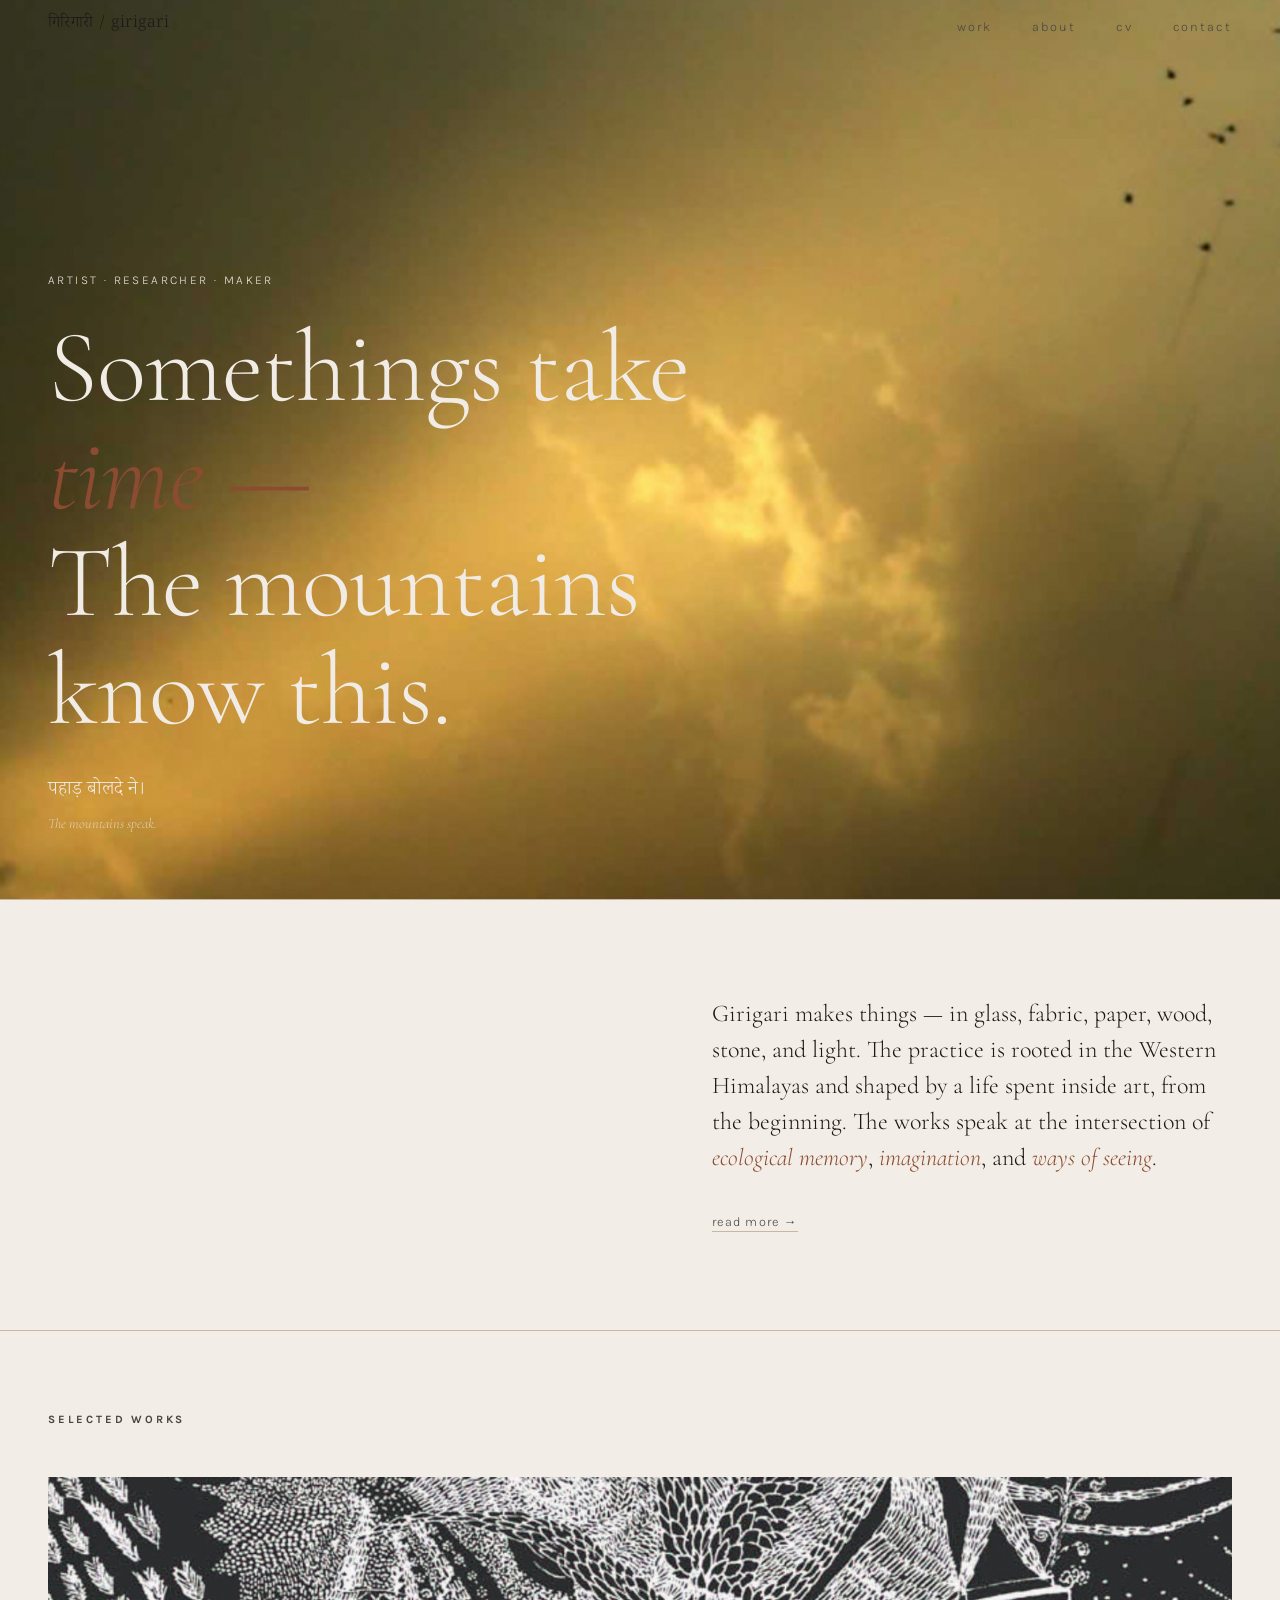
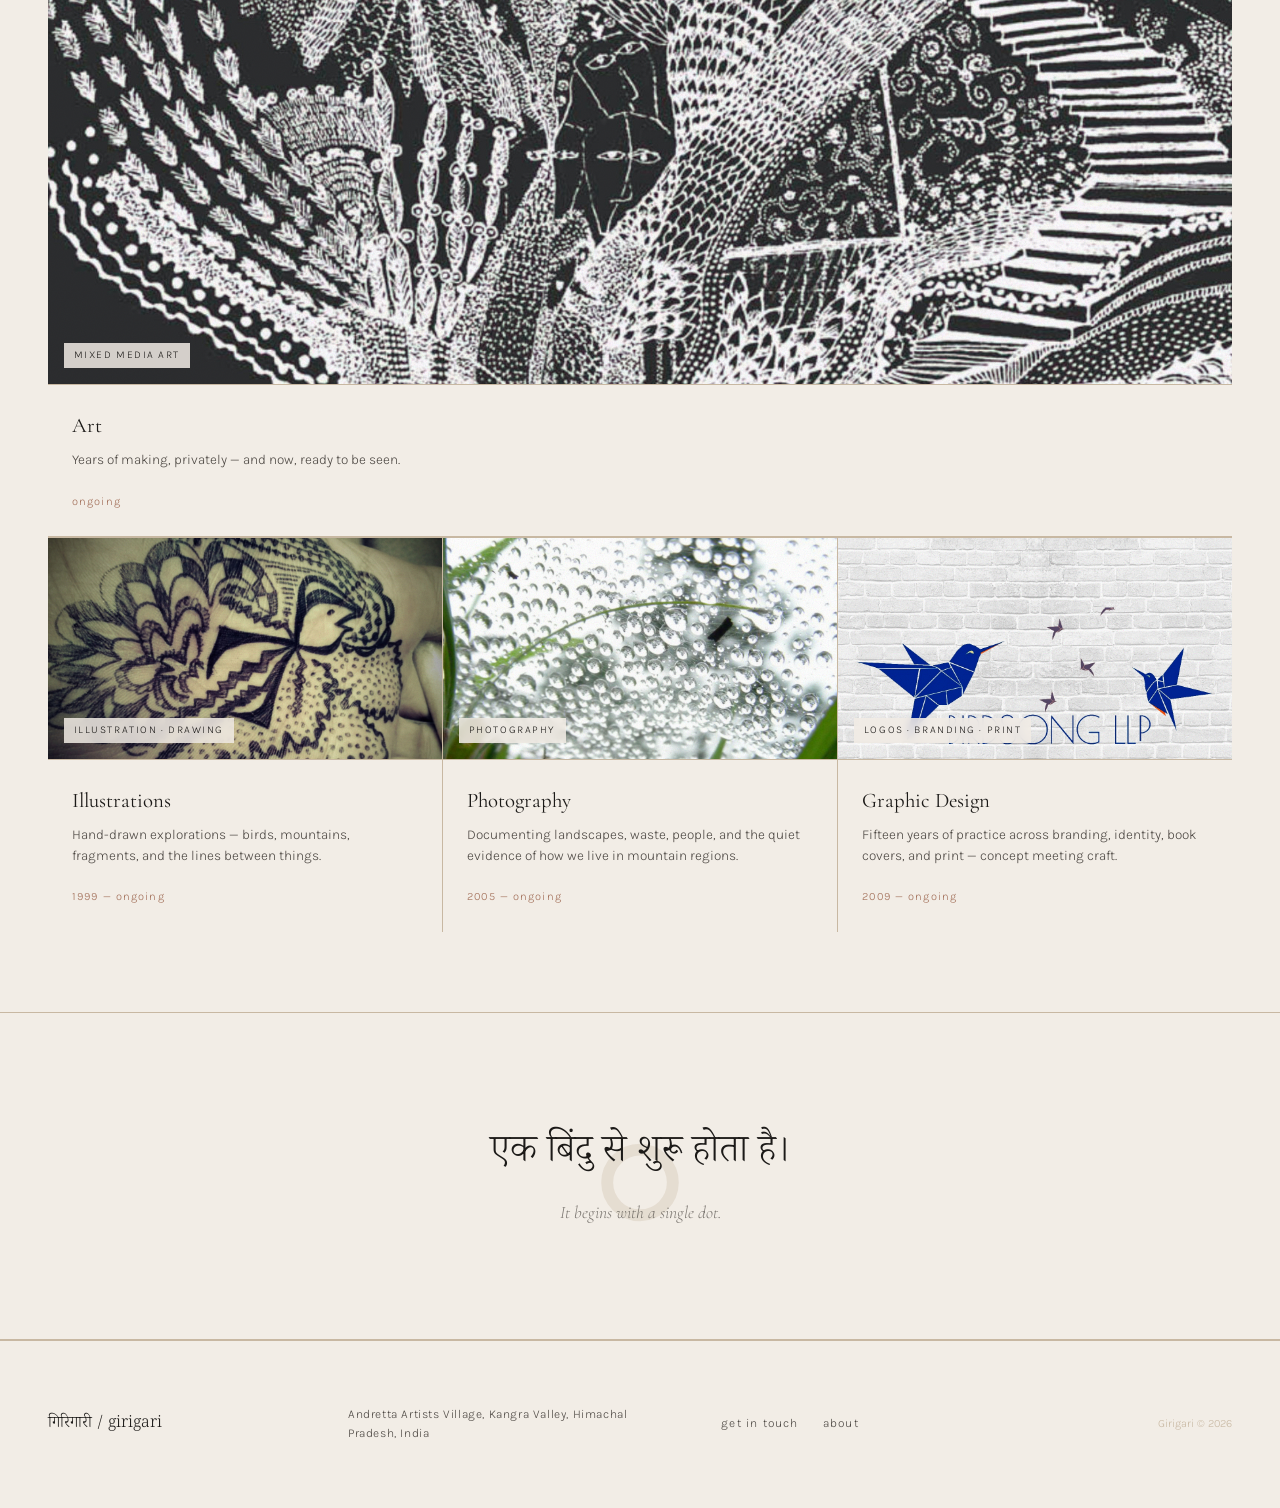
==== commit abde2367: "Update index.html" ====
--- a/index.html
+++ b/index.html
@@ -67,7 +67,7 @@
         <div class="work-card-body">
           <h3>Art</h3>
           <p>Years of making, privately — and now, ready to be seen.</p>
-          <span class="work-year">1987 — ongoing</span>
+          <span class="work-year">ongoing</span>
         </div>
       </a>
 
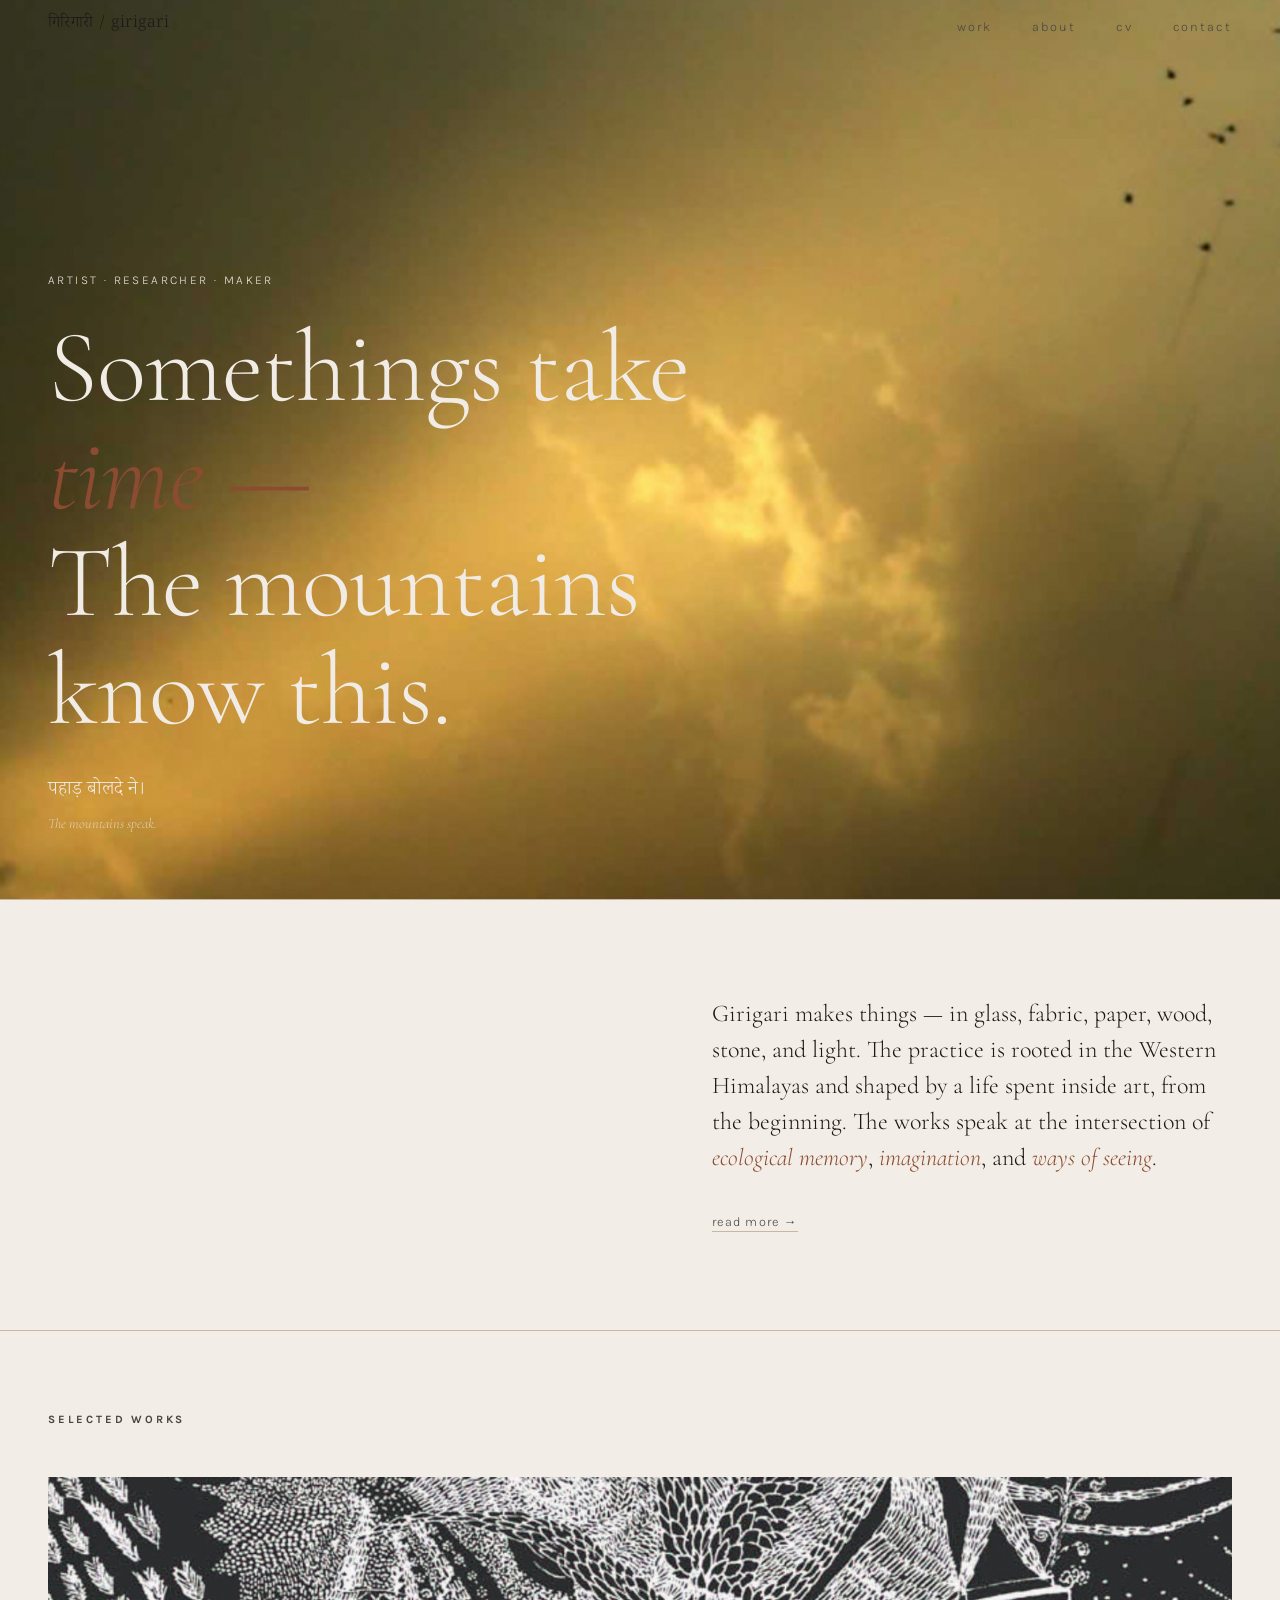
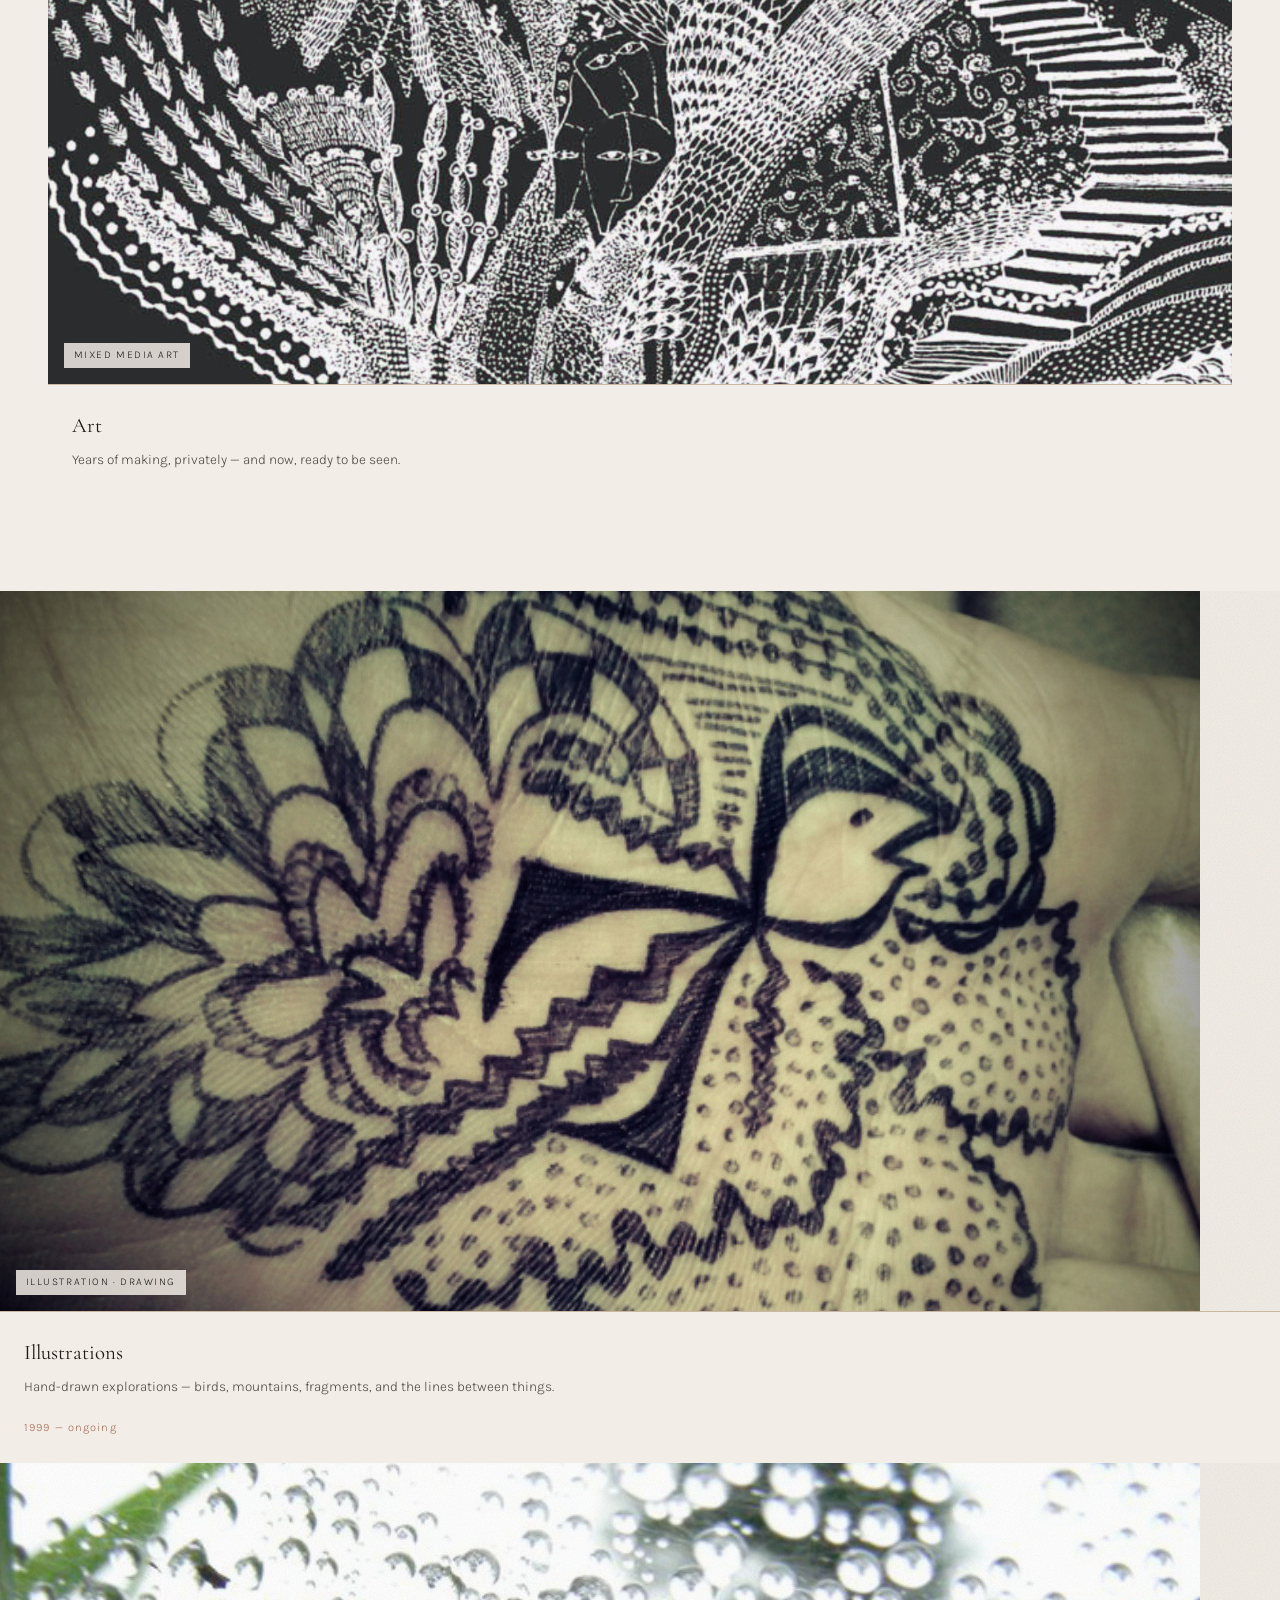
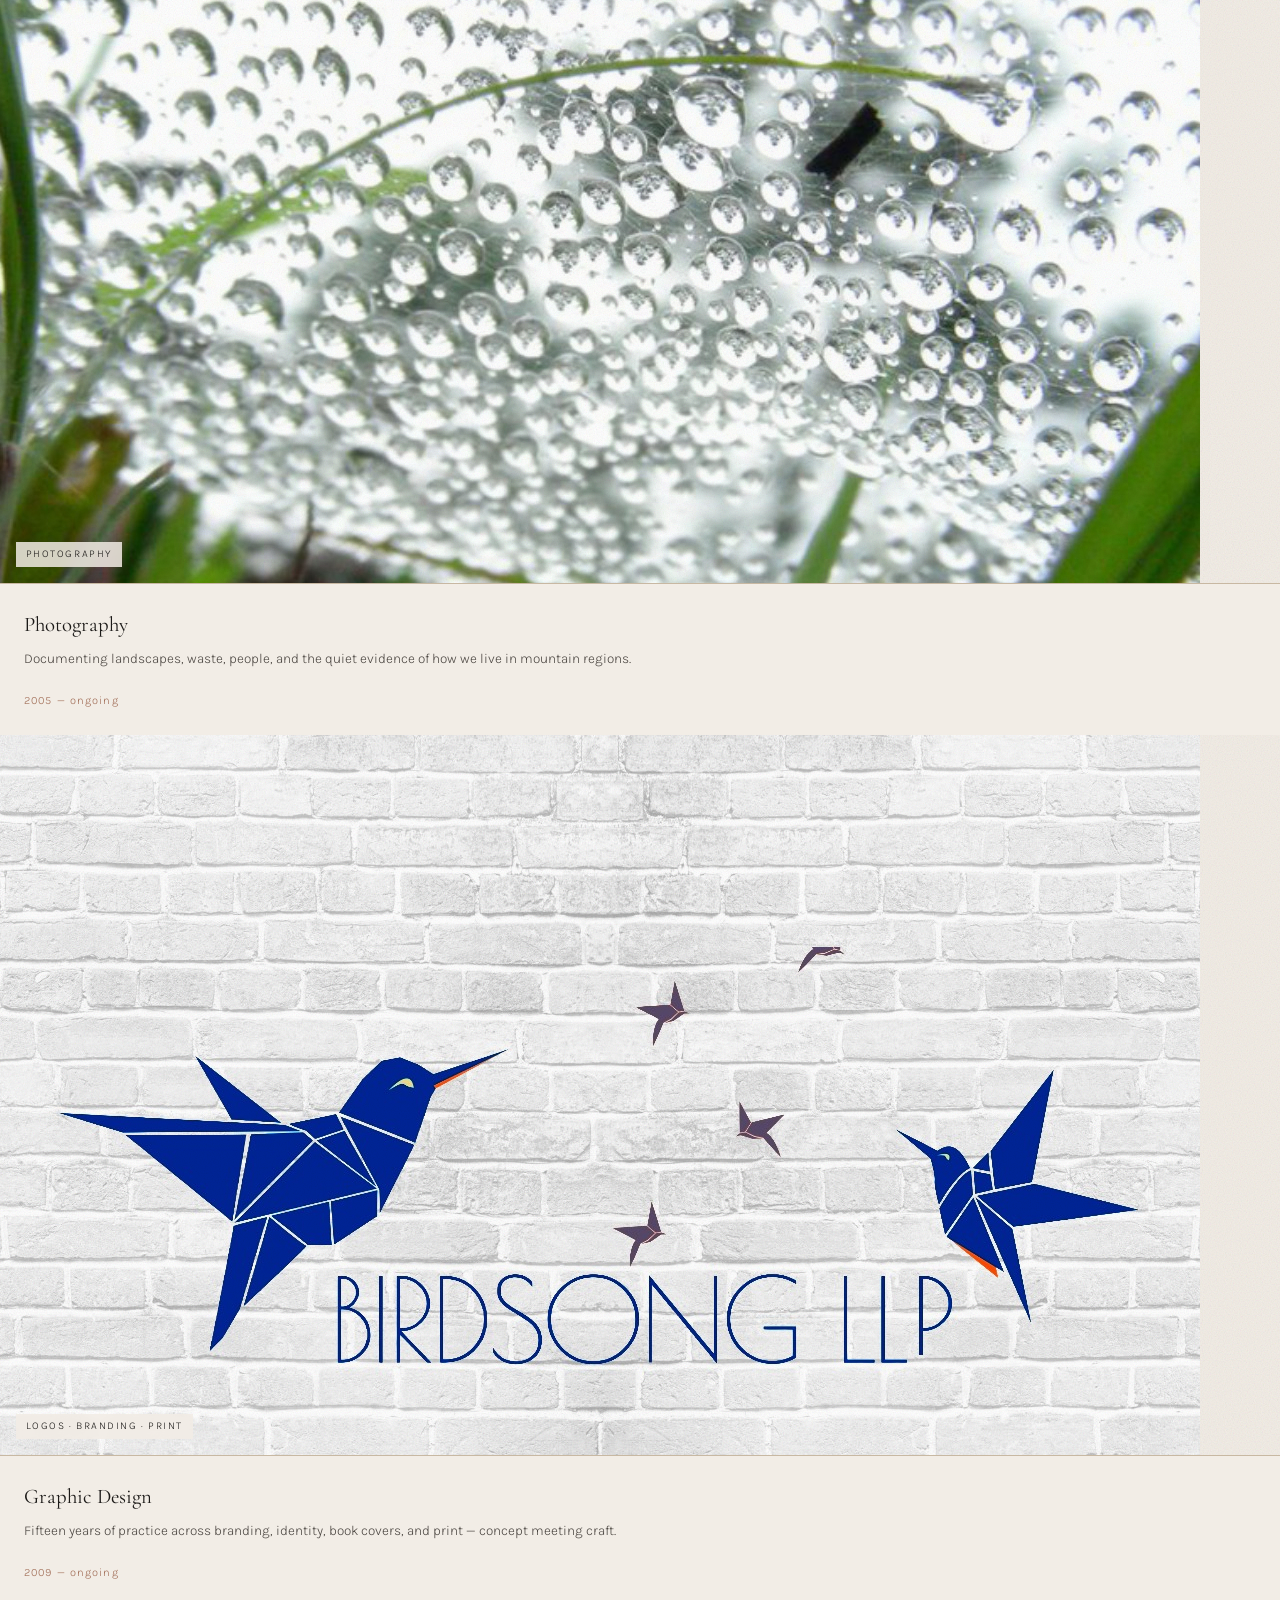
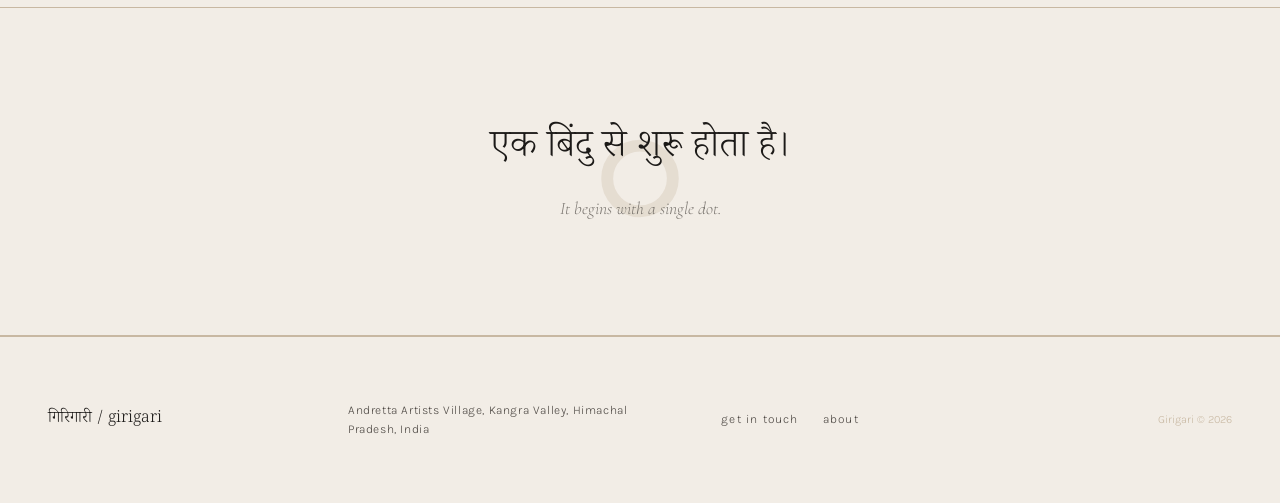
==== commit ea95fbd0: "Update index.html" ====
--- a/index.html
+++ b/index.html
@@ -67,10 +67,10 @@
         <div class="work-card-body">
           <h3>Art</h3>
           <p>Years of making, privately — and now, ready to be seen.</p>
-          <span class="work-year">ongoing</span>
         </div>
       </a>
 
+ </section>
       <a href="work.html#illustrations" class="work-card">
         <div class="work-card-img">
           <img src="images/card-illustrations.jpg" alt="Illustrations — Girigari" />
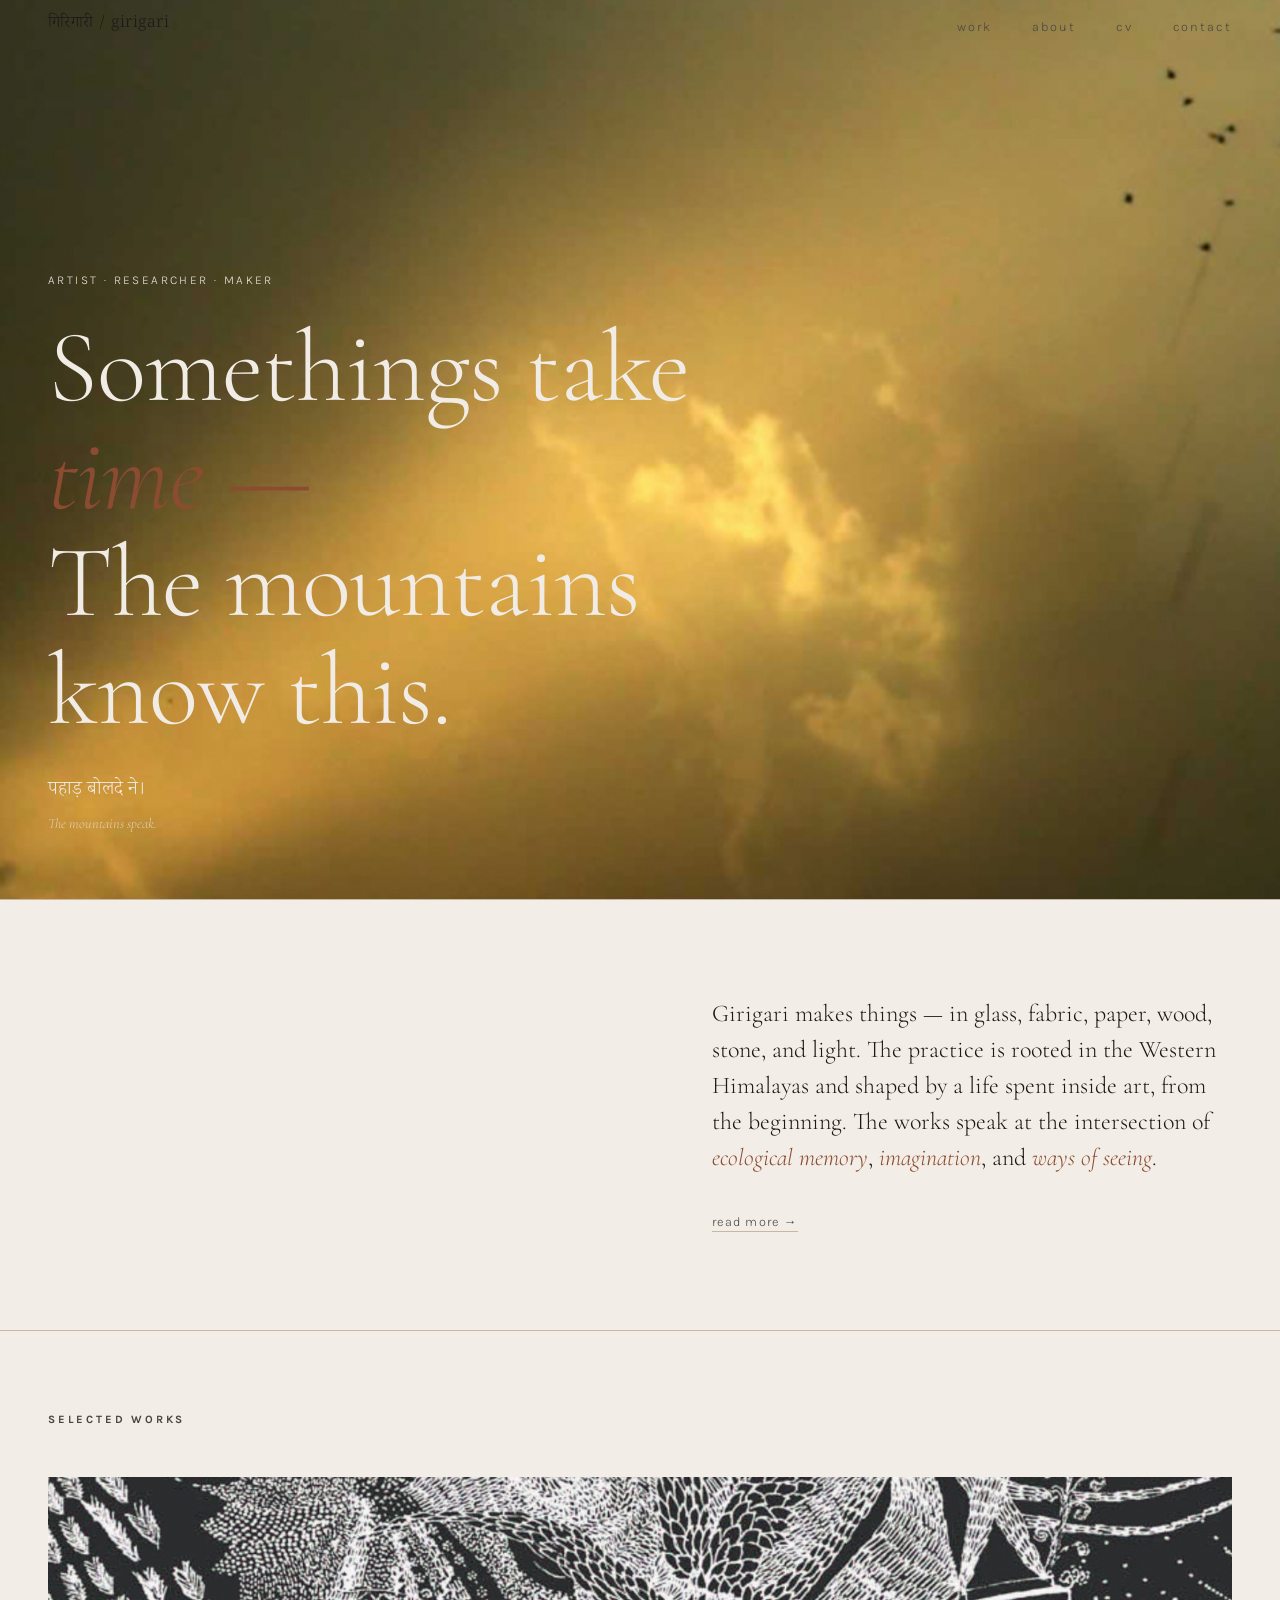
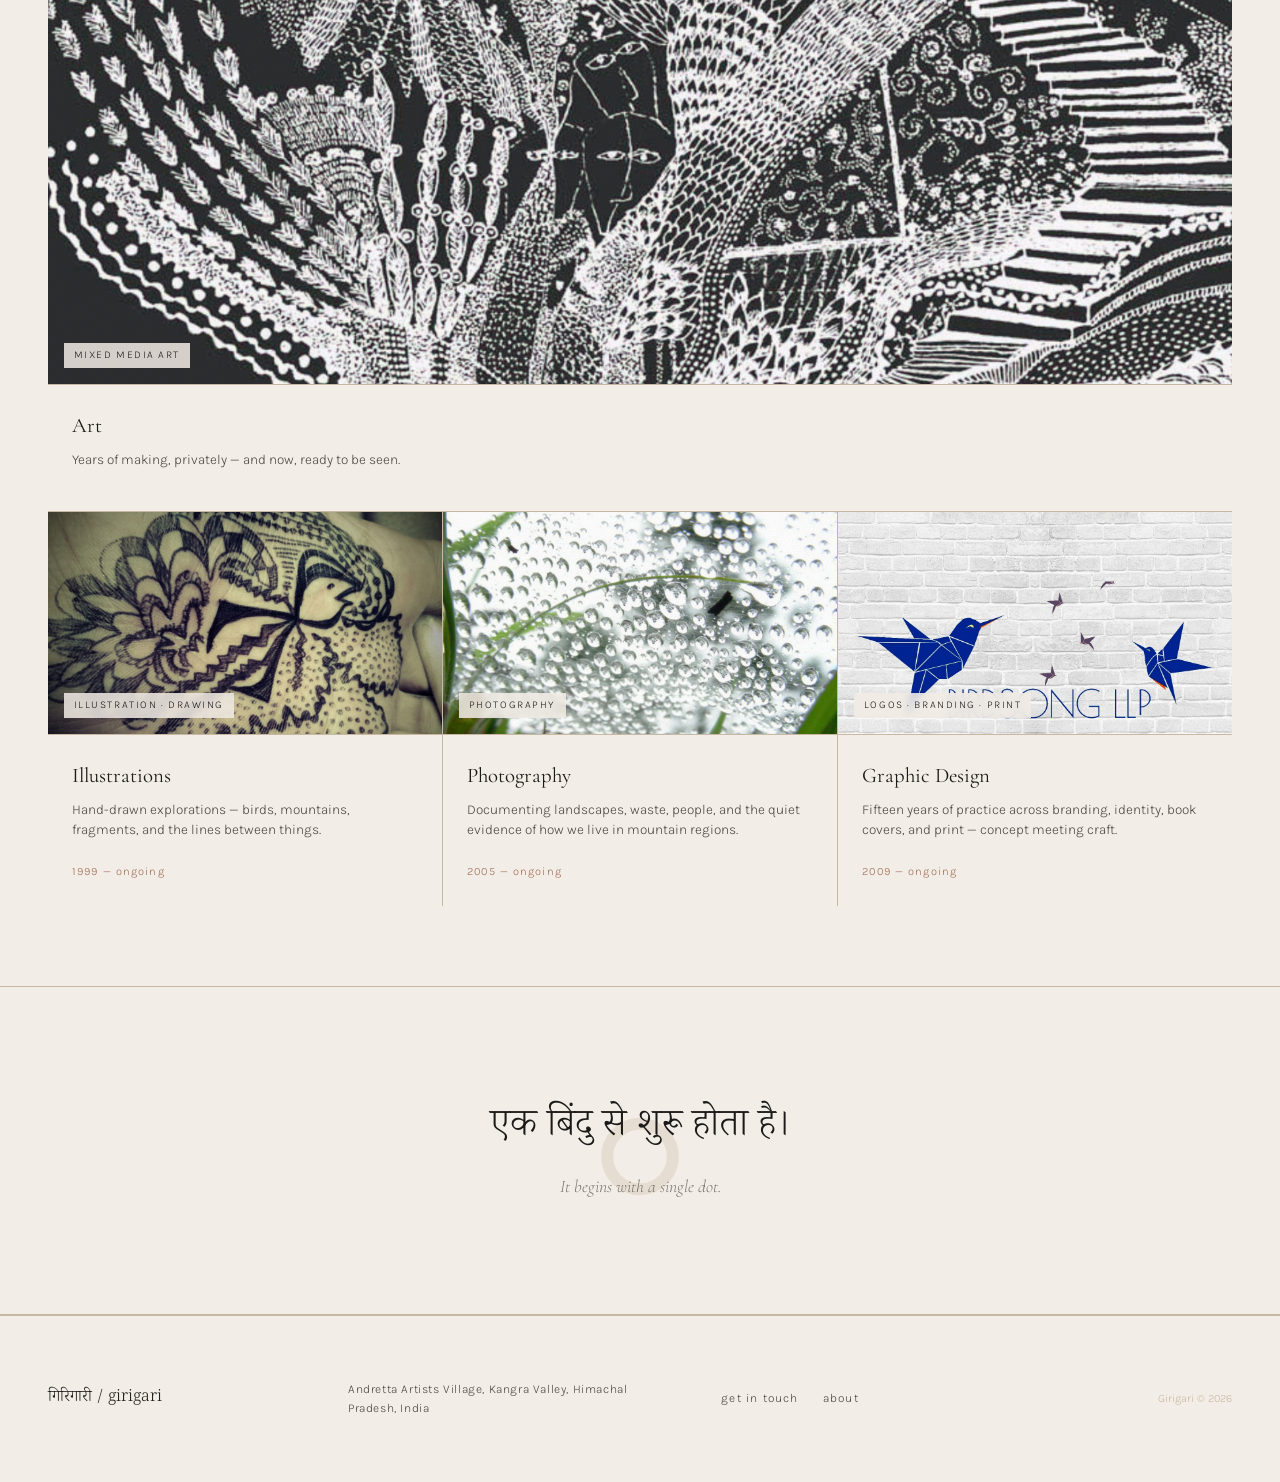
==== commit 10c7b3ab: "Update index.html" ====
--- a/index.html
+++ b/index.html
@@ -70,7 +70,6 @@
         </div>
       </a>
 
- </section>
       <a href="work.html#illustrations" class="work-card">
         <div class="work-card-img">
           <img src="images/card-illustrations.jpg" alt="Illustrations — Girigari" />
